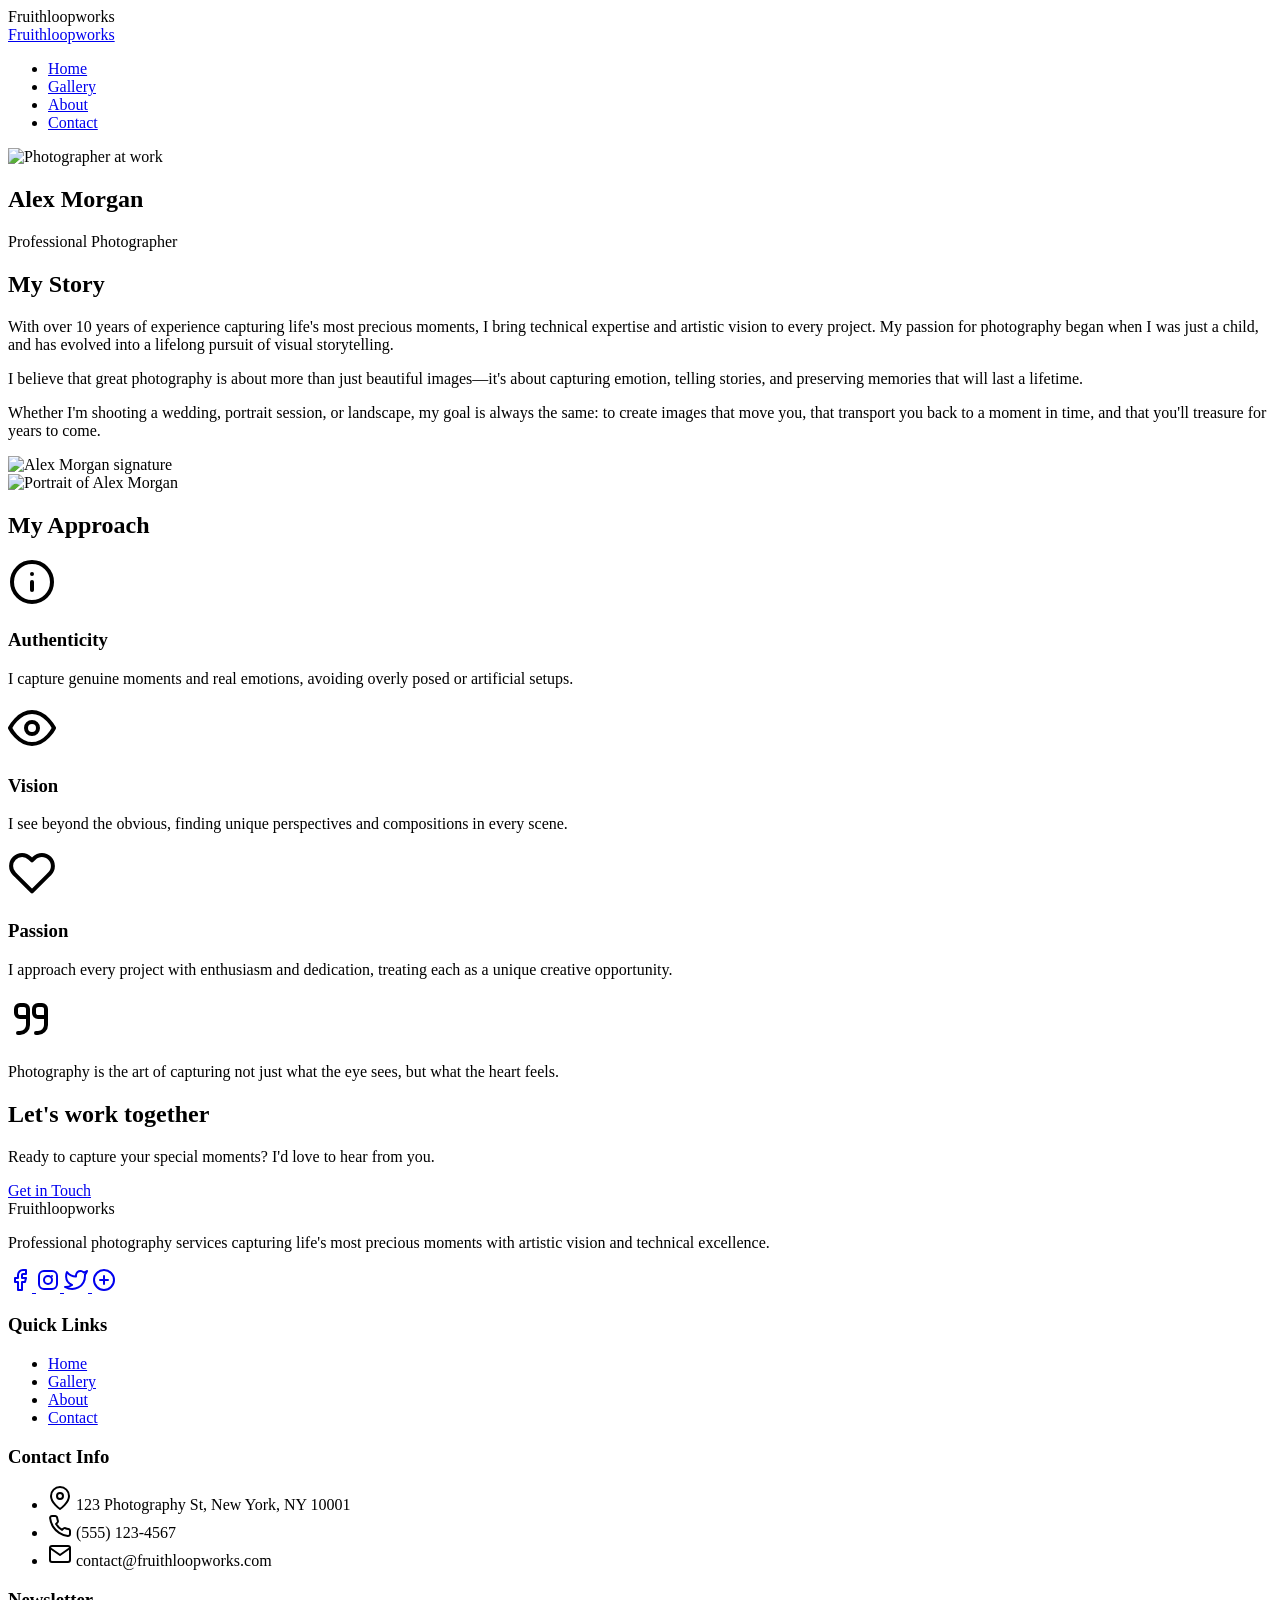
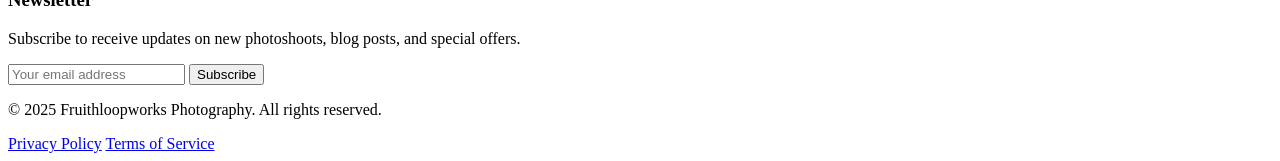
==== about.html @ b7ee7e0d "Add files via upload" ====
<!DOCTYPE html>
<html lang="en">
<head>
  <meta charset="UTF-8">
  <meta name="viewport" content="width=device-width, initial-scale=1.0">
  <title>About | Fruithloopworks Photography</title>
  <link rel="stylesheet" href="css/style.css">
  <link rel="stylesheet" href="css/animations.css">
  <link rel="stylesheet" href="css/contact-about.css">
  <link rel="stylesheet" href="css/mobile.css">
  <link rel="preconnect" href="https://fonts.googleapis.com">
  <link rel="preconnect" href="https://fonts.gstatic.com" crossorigin>
  <link href="https://fonts.googleapis.com/css2?family=Playfair+Display:wght@400;700&family=Raleway:wght@300;400;600&display=swap" rel="stylesheet">
</head>
<body>
  <div class="cursor"></div>
  <div class="cursor-follower"></div>

  <div class="loader">
    <span class="loader-text">Fruithloopworks</span>
    <div class="loader-progress">
      <div class="loader-progress-bar"></div>
    </div>
  </div>

  <header class="header">
    <div class="header-inner">
      <div class="logo">
        <a href="index.html" class="logo-link">Fruithloopworks</a>
      </div>
      <nav class="nav">
        <ul class="nav-list">
          <li class="nav-item"><a href="index.html" class="nav-link">Home</a></li>
          <li class="nav-item"><a href="gallery.html" class="nav-link">Gallery</a></li>
          <li class="nav-item"><a href="about.html" class="nav-link active">About</a></li>
          <li class="nav-item"><a href="contact.html" class="nav-link">Contact</a></li>
        </ul>
      </nav>
      <div class="menu-toggle">
        <div class="hamburger">
          <span></span>
          <span></span>
          <span></span>
        </div>
      </div>
    </div>
  </header>

  <main>
    <section class="about-hero">
      <div class="about-hero-image">
        <img src="img/about-hero.jpg" alt="Photographer at work">
      </div>
      <div class="about-hero-content">
        <h1 class="about-hero-title">Alex Morgan</h1>
        <p class="about-hero-subtitle">Professional Photographer</p>
      </div>
    </section>

    <section class="about-story">
      <div class="container">
        <div class="about-story-grid">
          <div class="about-story-content">
            <h2 class="section-title">My Story</h2>
            <p class="about-text">With over 10 years of experience capturing life's most precious moments, I bring technical expertise and artistic vision to every project. My passion for photography began when I was just a child, and has evolved into a lifelong pursuit of visual storytelling.</p>
            <p class="about-text">I believe that great photography is about more than just beautiful images—it's about capturing emotion, telling stories, and preserving memories that will last a lifetime.</p>
            <p class="about-text">Whether I'm shooting a wedding, portrait session, or landscape, my goal is always the same: to create images that move you, that transport you back to a moment in time, and that you'll treasure for years to come.</p>
            <div class="about-signature">
              <img src="img/signature.png" alt="Alex Morgan signature">
            </div>
          </div>
          <div class="about-story-image">
            <img src="img/photographer.jpg" alt="Portrait of Alex Morgan" class="lazy-image">
          </div>
        </div>
      </div>
    </section>

    <section class="about-philosophy">
      <div class="container">
        <h2 class="section-title centered">My Approach</h2>
        <div class="philosophy-grid">
          <div class="philosophy-item">
            <div class="philosophy-icon">
              <svg width="48" height="48" viewBox="0 0 24 24" fill="none" xmlns="http://www.w3.org/2000/svg">
                <path d="M12 22C17.5228 22 22 17.5228 22 12C22 6.47715 17.5228 2 12 2C6.47715 2 2 6.47715 2 12C2 17.5228 6.47715 22 12 22Z" stroke="currentColor" stroke-width="2" stroke-linecap="round" stroke-linejoin="round"/>
                <path d="M12 16V12" stroke="currentColor" stroke-width="2" stroke-linecap="round" stroke-linejoin="round"/>
                <path d="M12 8H12.01" stroke="currentColor" stroke-width="2" stroke-linecap="round" stroke-linejoin="round"/>
              </svg>
            </div>
            <h3>Authenticity</h3>
            <p>I capture genuine moments and real emotions, avoiding overly posed or artificial setups.</p>
          </div>
          <div class="philosophy-item">
            <div class="philosophy-icon">
              <svg width="48" height="48" viewBox="0 0 24 24" fill="none" xmlns="http://www.w3.org/2000/svg">
                <path d="M1 12C1 12 5 4 12 4C19 4 23 12 23 12C23 12 19 20 12 20C5 20 1 12 1 12Z" stroke="currentColor" stroke-width="2" stroke-linecap="round" stroke-linejoin="round"/>
                <path d="M12 15C13.6569 15 15 13.6569 15 12C15 10.3431 13.6569 9 12 9C10.3431 9 9 10.3431 9 12C9 13.6569 10.3431 15 12 15Z" stroke="currentColor" stroke-width="2" stroke-linecap="round" stroke-linejoin="round"/>
              </svg>
            </div>
            <h3>Vision</h3>
            <p>I see beyond the obvious, finding unique perspectives and compositions in every scene.</p>
          </div>
          <div class="philosophy-item">
            <div class="philosophy-icon">
              <svg width="48" height="48" viewBox="0 0 24 24" fill="none" xmlns="http://www.w3.org/2000/svg">
                <path d="M20.84 4.61C20.3292 4.099 19.7228 3.69364 19.0554 3.41708C18.3879 3.14052 17.6725 2.99817 16.95 2.99817C16.2275 2.99817 15.5121 3.14052 14.8446 3.41708C14.1772 3.69364 13.5708 4.099 13.06 4.61L12 5.67L10.94 4.61C9.9083 3.57831 8.50903 2.99871 7.05 2.99871C5.59096 2.99871 4.19169 3.57831 3.16 4.61C2.1283 5.64169 1.54871 7.04097 1.54871 8.5C1.54871 9.95903 2.1283 11.3583 3.16 12.39L4.22 13.45L12 21.23L19.78 13.45L20.84 12.39C21.351 11.8792 21.7563 11.2728 22.0329 10.6054C22.3095 9.93789 22.4518 9.22248 22.4518 8.5C22.4518 7.77752 22.3095 7.0621 22.0329 6.39464C21.7563 5.72718 21.351 5.12075 20.84 4.61Z" stroke="currentColor" stroke-width="2" stroke-linecap="round" stroke-linejoin="round"/>
              </svg>
            </div>
            <h3>Passion</h3>
            <p>I approach every project with enthusiasm and dedication, treating each as a unique creative opportunity.</p>
          </div>
        </div>
      </div>
    </section>

    <section class="about-testimonial">
      <div class="container">
        <div class="testimonial-content">
          <div class="testimonial-quote">
            <svg width="48" height="48" viewBox="0 0 24 24" fill="none" xmlns="http://www.w3.org/2000/svg">
              <path d="M10 11H6C5.46957 11 4.96086 10.7893 4.58579 10.4142C4.21071 10.0391 4 9.53043 4 9V7C4 6.46957 4.21071 5.96086 4.58579 5.58579C4.96086 5.21071 5.46957 5 6 5H8C8.53043 5 9.03914 5.21071 9.41421 5.58579C9.78929 5.96086 10 6.46957 10 7V15C10 16.0609 9.57857 17.0783 8.82843 17.8284C8.07828 18.5786 7.06087 19 6 19H5" stroke="currentColor" stroke-width="2" stroke-linecap="round" stroke-linejoin="round"/>
              <path d="M19 11H15C14.4696 11 13.9609 10.7893 13.5858 10.4142C13.2107 10.0391 13 9.53043 13 9V7C13 6.46957 13.2107 5.96086 13.5858 5.58579C13.9609 5.21071 14.4696 5 15 5H17C17.5304 5 18.0391 5.21071 18.4142 5.58579C18.7893 5.96086 19 6.46957 19 7V15C19 16.0609 18.5786 17.0783 17.8284 17.8284C17.0783 18.5786 16.0609 19 15 19H14" stroke="currentColor" stroke-width="2" stroke-linecap="round" stroke-linejoin="round"/>
            </svg>
          </div>
          <p class="testimonial-text">Photography is the art of capturing not just what the eye sees, but what the heart feels.</p>
        </div>
      </div>
    </section>

    <section class="cta">
      <div class="container">
        <div class="cta-content">
          <h2 class="cta-title">Let's work together</h2>
          <p class="cta-text">Ready to capture your special moments? I'd love to hear from you.</p>
          <a href="contact.html" class="btn btn-primary">Get in Touch</a>
        </div>
      </div>
    </section>
  </main>

  <footer class="footer">
    <div class="container">
      <div class="footer-grid">
        <div class="footer-info">
          <div class="footer-logo">Fruithloopworks</div>
          <p class="footer-description">Professional photography services capturing life's most precious moments with artistic vision and technical excellence.</p>
          <div class="footer-social">
            <a href="#" class="social-link" aria-label="Facebook">
              <svg width="24" height="24" viewBox="0 0 24 24" fill="none" xmlns="http://www.w3.org/2000/svg">
                <path d="M18 2H15C13.6739 2 12.4021 2.52678 11.4645 3.46447C10.5268 4.40215 10 5.67392 10 7V10H7V14H10V22H14V14H17L18 10H14V7C14 6.73478 14.1054 6.48043 14.2929 6.29289C14.4804 6.10536 14.7348 6 15 6H18V2Z" stroke="currentColor" stroke-width="2" stroke-linecap="round" stroke-linejoin="round"/>
              </svg>
            </a>
            <a href="#" class="social-link" aria-label="Instagram">
              <svg width="24" height="24" viewBox="0 0 24 24" fill="none" xmlns="http://www.w3.org/2000/svg">
                <path d="M12 16C14.2091 16 16 14.2091 16 12C16 9.79086 14.2091 8 12 8C9.79086 8 8 9.79086 8 12C8 14.2091 9.79086 16 12 16Z" stroke="currentColor" stroke-width="2" stroke-linecap="round" stroke-linejoin="round"/>
                <path d="M16 8V8.01" stroke="currentColor" stroke-width="2" stroke-linecap="round" stroke-linejoin="round"/>
                <rect x="3" y="3" width="18" height="18" rx="5" stroke="currentColor" stroke-width="2" stroke-linecap="round" stroke-linejoin="round"/>
              </svg>
            </a>
            <a href="#" class="social-link" aria-label="Twitter">
              <svg width="24" height="24" viewBox="0 0 24 24" fill="none" xmlns="http://www.w3.org/2000/svg">
                <path d="M23 3C22.0424 3.67548 20.9821 4.19211 19.86 4.53C19.2577 3.83751 18.4573 3.34669 17.567 3.12393C16.6767 2.90116 15.7395 2.9572 14.8821 3.28445C14.0247 3.61171 13.2884 4.1944 12.773 4.95372C12.2575 5.71303 11.9877 6.61234 12 7.53V8.53C10.2426 8.57557 8.50127 8.18581 6.93101 7.39545C5.36074 6.60508 4.01032 5.43864 3 4C3 4 -1 13 8 17C5.94053 18.398 3.48716 19.0989 1 19C10 24 21 19 21 7.5C20.9991 7.22145 20.9723 6.94359 20.92 6.67C21.9406 5.66349 22.6608 4.39271 23 3Z" stroke="currentColor" stroke-width="2" stroke-linecap="round" stroke-linejoin="round"/>
              </svg>
            </a>
            <a href="#" class="social-link" aria-label="Pinterest">
              <svg width="24" height="24" viewBox="0 0 24 24" fill="none" xmlns="http://www.w3.org/2000/svg">
                <path d="M12 22C17.5228 22 22 17.5228 22 12C22 6.47715 17.5228 2 12 2C6.47715 2 2 6.47715 2 12C2 17.5228 6.47715 22 12 22Z" stroke="currentColor" stroke-width="2" stroke-linecap="round" stroke-linejoin="round"/>
                <path d="M8 12H16" stroke="currentColor" stroke-width="2" stroke-linecap="round" stroke-linejoin="round"/>
                <path d="M12 8V16" stroke="currentColor" stroke-width="2" stroke-linecap="round" stroke-linejoin="round"/>
              </svg>
            </a>
          </div>
        </div>
        <div class="footer-links">
          <h3 class="footer-heading">Quick Links</h3>
          <ul class="footer-nav">
            <li><a href="index.html">Home</a></li>
            <li><a href="gallery.html">Gallery</a></li>
            <li><a href="about.html">About</a></li>
            <li><a href="contact.html">Contact</a></li>
          </ul>
        </div>
        <div class="footer-contact">
          <h3 class="footer-heading">Contact Info</h3>
          <ul class="contact-list">
            <li class="contact-item">
              <svg width="24" height="24" viewBox="0 0 24 24" fill="none" xmlns="http://www.w3.org/2000/svg">
                <path d="M21 10C21 17 12 23 12 23C12 23 3 17 3 10C3 7.61305 3.94821 5.32387 5.63604 3.63604C7.32387 1.94821 9.61305 1 12 1C14.3869 1 16.6761 1.94821 18.364 3.63604C20.0518 5.32387 21 7.61305 21 10Z" stroke="currentColor" stroke-width="2" stroke-linecap="round" stroke-linejoin="round"/>
                <path d="M12 13C13.6569 13 15 11.6569 15 10C15 8.34315 13.6569 7 12 7C10.3431 7 9 8.34315 9 10C9 11.6569 10.3431 13 12 13Z" stroke="currentColor" stroke-width="2" stroke-linecap="round" stroke-linejoin="round"/>
              </svg>
              <span>123 Photography St, New York, NY 10001</span>
            </li>
            <li class="contact-item">
              <svg width="24" height="24" viewBox="0 0 24 24" fill="none" xmlns="http://www.w3.org/2000/svg">
                <path d="M22 16.92V19.92C22.0011 20.1985 21.9441 20.4742 21.8325 20.7294C21.7209 20.9845 21.5573 21.2136 21.3521 21.4019C21.1468 21.5901 20.9046 21.7335 20.6407 21.8227C20.3769 21.9119 20.0974 21.9451 19.82 21.92C16.7428 21.5856 13.787 20.5341 11.19 18.85C8.77383 17.3147 6.72534 15.2662 5.19 12.85C3.49998 10.2412 2.44824 7.27099 2.12 4.18C2.09501 3.90347 2.12788 3.62476 2.2165 3.36162C2.30513 3.09849 2.44757 2.85669 2.63477 2.65162C2.82196 2.44655 3.04981 2.28271 3.30379 2.17052C3.55778 2.05833 3.83234 2.00026 4.11 2H7.11C7.59531 1.99522 8.06579 2.16708 8.43376 2.48353C8.80173 2.79999 9.04208 3.23945 9.11 3.72C9.23662 4.68007 9.47145 5.62273 9.81 6.53C9.94455 6.88792 9.97366 7.27691 9.89391 7.65088C9.81415 8.02485 9.62886 8.36811 9.36 8.64L8.09 9.91C9.51356 12.4135 11.5865 14.4864 14.09 15.91L15.36 14.64C15.6319 14.3711 15.9752 14.1858 16.3491 14.1061C16.7231 14.0263 17.1121 14.0554 17.47 14.19C18.3773 14.5286 19.3199 14.7634 20.28 14.89C20.7658 14.9585 21.2094 15.2032 21.5265 15.5775C21.8437 15.9518 22.0122 16.4296 22 16.92Z" stroke="currentColor" stroke-width="2" stroke-linecap="round" stroke-linejoin="round"/>
              </svg>
              <span>(555) 123-4567</span>
            </li>
            <li class="contact-item">
              <svg width="24" height="24" viewBox="0 0 24 24" fill="none" xmlns="http://www.w3.org/2000/svg">
                <path d="M4 4H20C21.1 4 22 4.9 22 6V18C22 19.1 21.1 20 20 20H4C2.9 20 2 19.1 2 18V6C2 4.9 2.9 4 4 4Z" stroke="currentColor" stroke-width="2" stroke-linecap="round" stroke-linejoin="round"/>
                <path d="M22 6L12 13L2 6" stroke="currentColor" stroke-width="2" stroke-linecap="round" stroke-linejoin="round"/>
              </svg>
              <span>contact@fruithloopworks.com</span>
            </li>
          </ul>
        </div>
        <div class="footer-newsletter">
          <h3 class="footer-heading">Newsletter</h3>
          <p>Subscribe to receive updates on new photoshoots, blog posts, and special offers.</p>
          <form class="newsletter-form">
            <input type="email" placeholder="Your email address" required class="newsletter-input">
            <button type="submit" class="btn btn-primary newsletter-submit">Subscribe</button>
          </form>
        </div>
      </div>
      <div class="footer-bottom">
        <p class="copyright">© 2025 Fruithloopworks Photography. All rights reserved.</p>
        <div class="footer-legal">
          <a href="privacy.html">Privacy Policy</a>
          <a href="terms.html">Terms of Service</a>
        </div>
      </div>
    </div>
  </footer>

  <script src="js/main.js"></script>
  <script src="js/animations.js"></script>
</body>
</html>
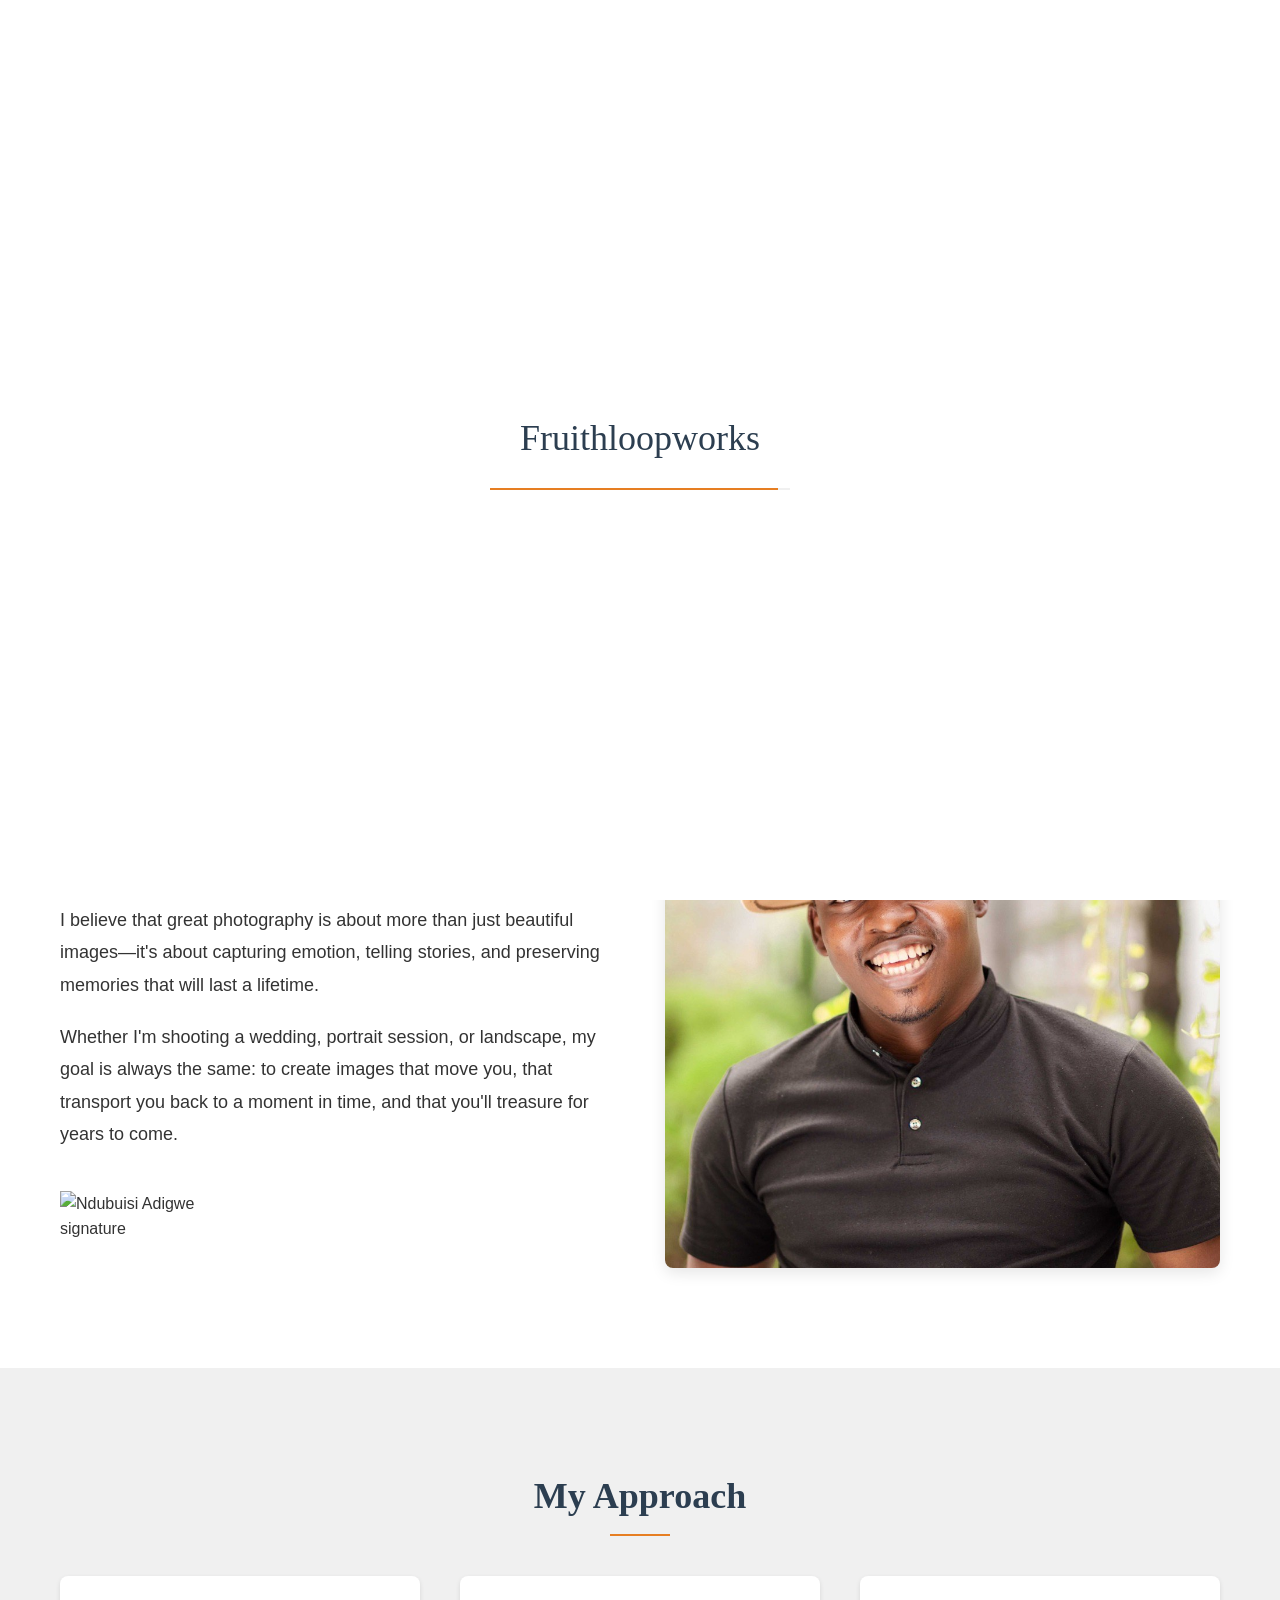
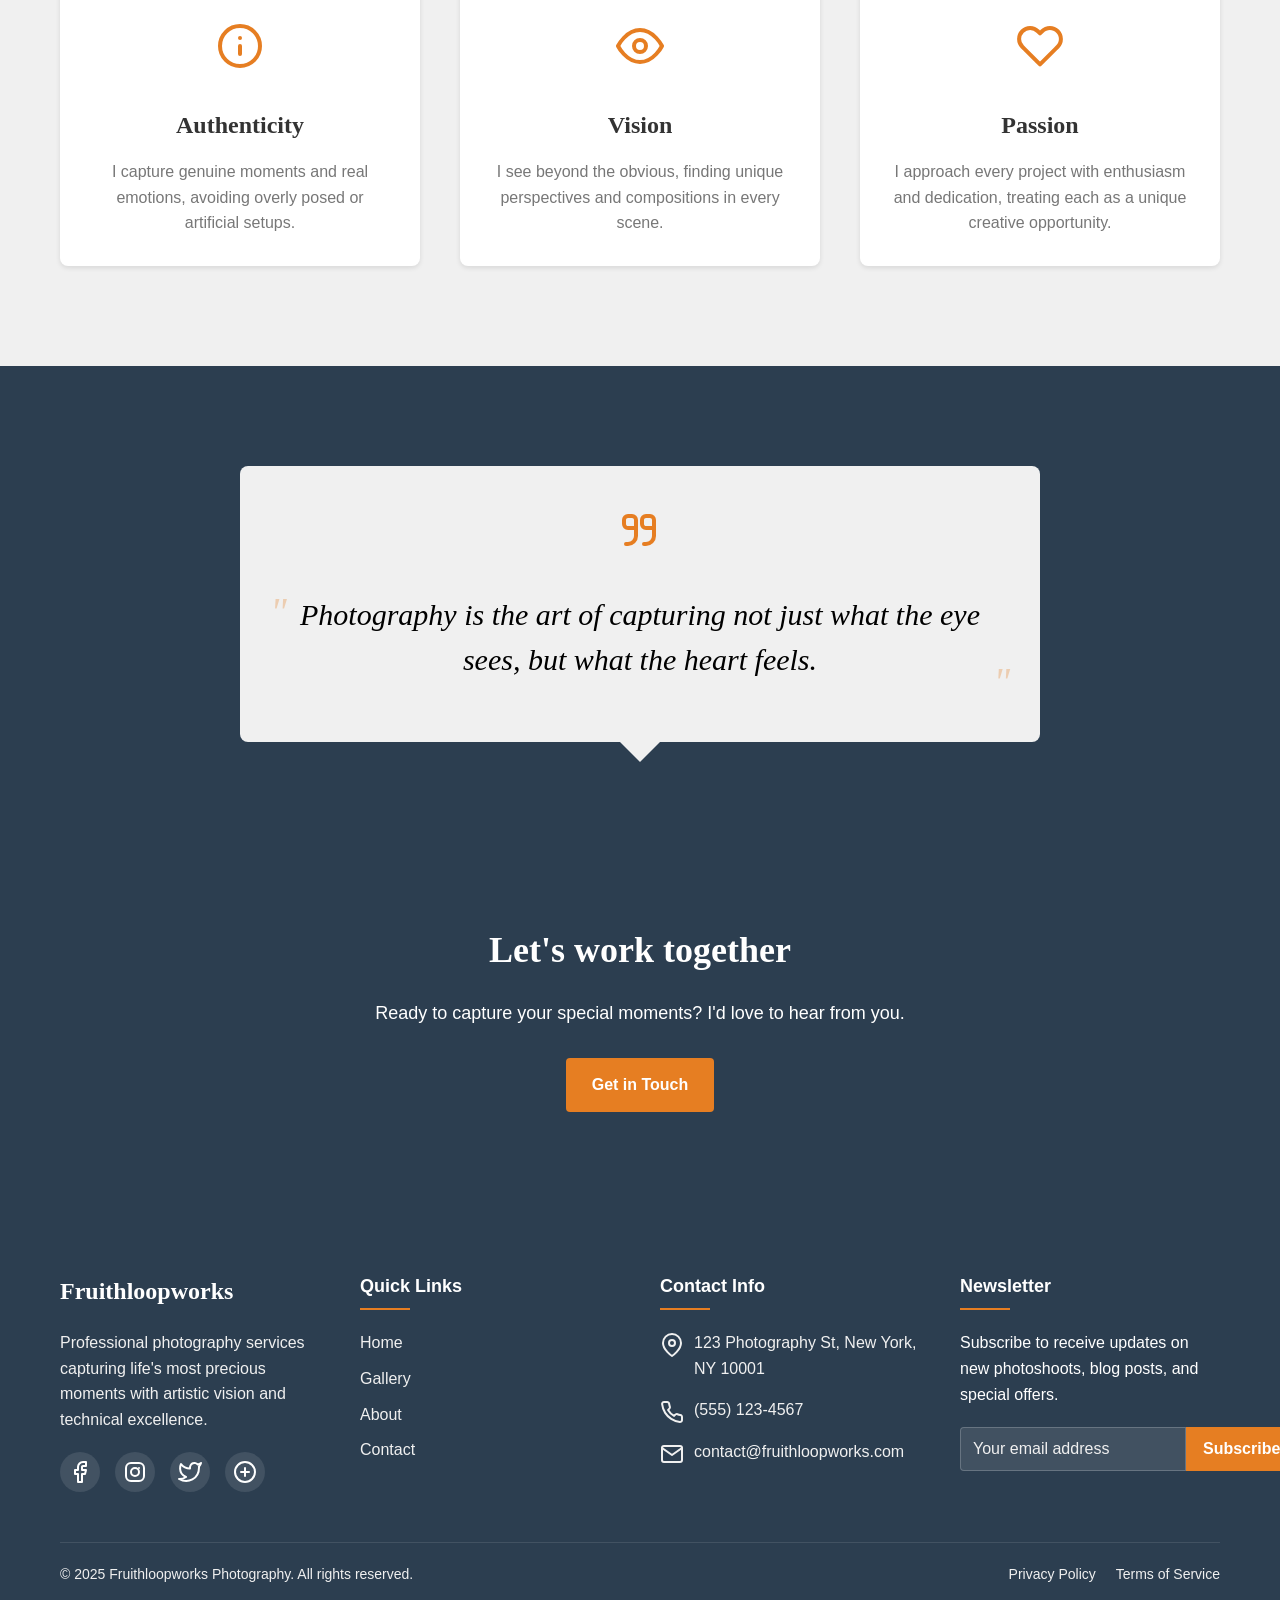
==== commit 23437510: "Update about.html" ====
--- a/about.html
+++ b/about.html
@@ -49,10 +49,10 @@
   <main>
     <section class="about-hero">
       <div class="about-hero-image">
-        <img src="img/about-hero.jpg" alt="Photographer at work">
+        <img src="images/photo-at-work.jpg" alt="Photographer at work">
       </div>
       <div class="about-hero-content">
-        <h1 class="about-hero-title">Alex Morgan</h1>
+        <h1 class="about-hero-title">Ndubuisi Adigwe </h1>
         <p class="about-hero-subtitle">Professional Photographer</p>
       </div>
     </section>
@@ -66,11 +66,11 @@
             <p class="about-text">I believe that great photography is about more than just beautiful images—it's about capturing emotion, telling stories, and preserving memories that will last a lifetime.</p>
             <p class="about-text">Whether I'm shooting a wedding, portrait session, or landscape, my goal is always the same: to create images that move you, that transport you back to a moment in time, and that you'll treasure for years to come.</p>
             <div class="about-signature">
-              <img src="img/signature.png" alt="Alex Morgan signature">
+              <img src="img/signature.png" alt="Ndubuisi Adigwe  signature">
             </div>
           </div>
           <div class="about-story-image">
-            <img src="img/photographer.jpg" alt="Portrait of Alex Morgan" class="lazy-image">
+            <img src="images/about.jpg" alt="Portrait of Ndubuisi Adigwe " class="lazy-image">
           </div>
         </div>
       </div>
@@ -123,7 +123,7 @@
               <path d="M19 11H15C14.4696 11 13.9609 10.7893 13.5858 10.4142C13.2107 10.0391 13 9.53043 13 9V7C13 6.46957 13.2107 5.96086 13.5858 5.58579C13.9609 5.21071 14.4696 5 15 5H17C17.5304 5 18.0391 5.21071 18.4142 5.58579C18.7893 5.96086 19 6.46957 19 7V15C19 16.0609 18.5786 17.0783 17.8284 17.8284C17.0783 18.5786 16.0609 19 15 19H14" stroke="currentColor" stroke-width="2" stroke-linecap="round" stroke-linejoin="round"/>
             </svg>
           </div>
-          <p class="testimonial-text">Photography is the art of capturing not just what the eye sees, but what the heart feels.</p>
+          <p class="testimonial-text" style="color: black;">Photography is the art of capturing not just what the eye sees, but what the heart feels.</p>
         </div>
       </div>
     </section>
--- a/css/style.css
+++ b/css/style.css
@@ -0,0 +1,1610 @@
+/* Base Styles */
+:root {
+  --color-primary: #2c3e50;
+  --color-secondary: #e67e22;
+  --color-accent: #3498db;
+  --color-light: #f5f5f5;
+  --color-dark: #2c3e50;
+  --color-text: #333333;
+  --color-text-light: #777777;
+  --color-white: #ffffff;
+  --color-black: #000000;
+  --color-gray: #f0f0f0;
+  --color-gray-dark: #888888;
+  --color-success: #27ae60;
+  --color-error: #e74c3c;
+
+  --font-primary: "Raleway", sans-serif;
+  --font-secondary: "Playfair Display", serif;
+
+  --transition-fast: 0.3s ease;
+  --transition-medium: 0.5s ease;
+  --transition-slow: 0.8s ease;
+
+  --shadow-small: 0 2px 5px rgba(0, 0, 0, 0.1);
+  --shadow-medium: 0 5px 15px rgba(0, 0, 0, 0.1);
+  --shadow-large: 0 10px 30px rgba(0, 0, 0, 0.1);
+
+  --border-radius-small: 4px;
+  --border-radius-medium: 8px;
+  --border-radius-large: 16px;
+
+  --container-width: 1200px;
+  --container-padding: 20px;
+}
+
+* {
+  margin: 0;
+  padding: 0;
+  box-sizing: border-box;
+}
+
+html {
+  font-size: 62.5%; /* 10px = 1rem */
+  scroll-behavior: smooth;
+}
+
+body {
+  font-family: var(--font-primary);
+  font-size: 1.6rem;
+  line-height: 1.6;
+  color: var(--color-text);
+  background-color: var(--color-white);
+  overflow-x: hidden;
+}
+
+img {
+  max-width: 100%;
+  height: auto;
+  display: block;
+}
+
+a {
+  text-decoration: none;
+  color: var(--color-primary);
+  transition: color var(--transition-fast);
+}
+
+a:hover {
+  color: var(--color-secondary);
+}
+
+ul,
+ol {
+  list-style: none;
+}
+
+button,
+input,
+select,
+textarea {
+  font-family: inherit;
+  font-size: inherit;
+  color: inherit;
+  border: none;
+  background: none;
+  outline: none;
+}
+
+button {
+  cursor: pointer;
+}
+
+.container {
+  max-width: var(--container-width);
+  margin: 0 auto;
+  padding: 0 var(--container-padding);
+}
+
+.section-title {
+  font-family: var(--font-secondary);
+  font-size: 3.6rem;
+  font-weight: 700;
+  margin-bottom: 3rem;
+  position: relative;
+  color: var(--color-primary);
+}
+
+.section-title::after {
+  content: "";
+  position: absolute;
+  bottom: -1rem;
+  left: 0;
+  width: 6rem;
+  height: 2px;
+  background-color: var(--color-secondary);
+}
+
+.section-title.light {
+  color: var(--color-white);
+}
+
+.section-title.light::after {
+  background-color: var(--color-white);
+}
+
+.section-title.centered {
+  text-align: center;
+}
+
+.section-title.centered::after {
+  left: 50%;
+  transform: translateX(-50%);
+}
+
+.section-description {
+  font-size: 1.8rem;
+  color: var(--color-text-light);
+  margin-bottom: 4rem;
+  max-width: 80rem;
+}
+
+/* Custom Cursor */
+.cursor {
+  position: fixed;
+  width: 10px;
+  height: 10px;
+  border-radius: 50%;
+  background-color: var(--color-secondary);
+  pointer-events: none;
+  z-index: 9999;
+  transform: translate(-50%, -50%);
+  transition: width 0.3s, height 0.3s, background-color 0.3s;
+  opacity: 0;
+}
+
+.cursor-follower {
+  position: fixed;
+  width: 40px;
+  height: 40px;
+  border: 1px solid var(--color-secondary);
+  border-radius: 50%;
+  pointer-events: none;
+  z-index: 9998;
+  transform: translate(-50%, -50%);
+  transition: all 0.2s ease-out;
+  opacity: 0;
+}
+
+/* Loader */
+.loader {
+  position: fixed;
+  top: 0;
+  left: 0;
+  width: 100%;
+  height: 100%;
+  background-color: var(--color-white);
+  display: flex;
+  flex-direction: column;
+  justify-content: center;
+  align-items: center;
+  z-index: 10000;
+  transition: opacity var(--transition-medium), visibility var(--transition-medium);
+}
+
+.loader-text {
+  font-family: var(--font-secondary);
+  font-size: 3.6rem;
+  margin-bottom: 2rem;
+  color: var(--color-primary);
+}
+
+.loader-progress {
+  width: 30rem;
+  height: 2px;
+  background-color: var(--color-gray);
+  position: relative;
+  overflow: hidden;
+}
+
+.loader-progress-bar {
+  position: absolute;
+  top: 0;
+  left: 0;
+  height: 100%;
+  width: 0;
+  background-color: var(--color-secondary);
+  transition: width 0.5s ease;
+}
+
+/* Header */
+.header {
+  position: fixed;
+  top: 0;
+  left: 0;
+  width: 100%;
+  z-index: 1000;
+  padding: 2rem 0;
+  transition: background-color var(--transition-fast), padding var(--transition-fast);
+}
+
+.header.scrolled {
+  background-color: var(--color-white);
+  box-shadow: var(--shadow-small);
+  padding: 1rem 0;
+}
+
+.header-inner {
+  display: flex;
+  justify-content: space-between;
+  align-items: center;
+  max-width: var(--container-width);
+  margin: 0 auto;
+  padding: 0 var(--container-padding);
+}
+
+.logo {
+  font-family: var(--font-secondary);
+  font-size: 2.4rem;
+  font-weight: 700;
+}
+
+.logo-link {
+  color: var(--color-primary);
+  transition: color var(--transition-fast);
+}
+
+.header.transparent .logo-link {
+  color: var(--color-white);
+}
+
+.header.scrolled .logo-link {
+  color: var(--color-primary);
+}
+
+.nav-list {
+  display: flex;
+}
+
+.nav-item {
+  margin-left: 3rem;
+}
+
+.nav-link {
+  font-size: 1.6rem;
+  font-weight: 600;
+  color: var(--color-primary);
+  position: relative;
+  padding-bottom: 0.5rem;
+}
+
+.header.transparent .nav-link {
+  color: var(--color-white);
+}
+
+.header.scrolled .nav-link {
+  color: var(--color-primary);
+}
+
+.nav-link::after {
+  content: "";
+  position: absolute;
+  bottom: 0;
+  left: 0;
+  width: 0;
+  height: 2px;
+  background-color: var(--color-secondary);
+  transition: width var(--transition-fast);
+}
+
+.nav-link:hover::after,
+.nav-link.active::after {
+  width: 100%;
+}
+
+.menu-toggle {
+  display: none;
+  cursor: pointer;
+}
+
+.hamburger {
+  width: 3rem;
+  height: 2.4rem;
+  position: relative;
+}
+
+.hamburger span {
+  display: block;
+  position: absolute;
+  height: 2px;
+  width: 100%;
+  background-color: var(--color-primary);
+  border-radius: 1px;
+  transition: all var(--transition-fast);
+}
+
+.header.transparent .hamburger span {
+  background-color: var(--color-white);
+}
+
+.header.scrolled .hamburger span {
+  background-color: var(--color-primary);
+}
+
+.hamburger span:nth-child(1) {
+  top: 0;
+}
+
+.hamburger span:nth-child(2) {
+  top: 50%;
+  transform: translateY(-50%);
+}
+
+.hamburger span:nth-child(3) {
+  bottom: 0;
+}
+
+.menu-open .hamburger span:nth-child(1) {
+  top: 50%;
+  transform: translateY(-50%) rotate(45deg);
+}
+
+.menu-open .hamburger span:nth-child(2) {
+  opacity: 0;
+}
+
+.menu-open .hamburger span:nth-child(3) {
+  bottom: 50%;
+  transform: translateY(50%) rotate(-45deg);
+}
+
+/* Buttons */
+.btn {
+  display: inline-block;
+  padding: 1.2rem 2.4rem;
+  border-radius: var(--border-radius-small);
+  font-weight: 600;
+  text-align: center;
+  cursor: pointer;
+  transition: all var(--transition-fast);
+  border: 2px solid transparent;
+}
+
+.btn-primary {
+  background-color: var(--color-secondary);
+  color: var(--color-white);
+}
+
+.btn-primary:hover {
+  background-color: transparent;
+  color: var(--color-secondary);
+  border-color: var(--color-secondary);
+}
+
+.btn-secondary {
+  background-color: transparent;
+  color: var(--color-secondary);
+  border-color: var(--color-secondary);
+}
+
+.btn-secondary:hover {
+  background-color: var(--color-secondary);
+  color: var(--color-white);
+}
+
+/* Hero Section */
+.hero {
+  position: relative;
+  height: 100vh;
+  overflow: hidden;
+}
+
+.hero-slider {
+  height: 100%;
+  position: relative;
+}
+
+.hero-slide {
+  position: absolute;
+  top: 0;
+  left: 0;
+  width: 100%;
+  height: 100%;
+  opacity: 0;
+  transition: opacity var(--transition-slow);
+  z-index: 1;
+}
+
+.hero-slide.active {
+  opacity: 1;
+  z-index: 2;
+}
+
+.hero-image {
+  position: absolute;
+  top: 0;
+  left: 0;
+  width: 100%;
+  height: 100%;
+  background-size: cover;
+  background-position: center;
+  background-repeat: no-repeat;
+}
+
+.hero-image::after {
+  content: "";
+  position: absolute;
+  top: 0;
+  left: 0;
+  width: 100%;
+  height: 100%;
+  background: linear-gradient(to bottom, rgba(0, 0, 0, 0.5), rgba(0, 0, 0, 0.3));
+}
+
+.hero-content {
+  position: absolute;
+  top: 50%;
+  left: 10%;
+  transform: translateY(-50%);
+  color: var(--color-white);
+  z-index: 3;
+  max-width: 60rem;
+}
+
+.hero-title {
+  font-family: var(--font-secondary);
+  font-size: 5.6rem;
+  font-weight: 700;
+  margin-bottom: 1.6rem;
+  opacity: 0;
+  transform: translateY(20px);
+  transition: opacity 0.8s ease, transform 0.8s ease;
+  transition-delay: 0.3s;
+}
+
+.hero-slide.active .hero-title {
+  opacity: 1;
+  transform: translateY(0);
+}
+
+.hero-subtitle {
+  font-size: 2.4rem;
+  margin-bottom: 3.2rem;
+  opacity: 0;
+  transform: translateY(20px);
+  transition: opacity 0.8s ease, transform 0.8s ease;
+  transition-delay: 0.5s;
+}
+
+.hero-slide.active .hero-subtitle {
+  opacity: 1;
+  transform: translateY(0);
+}
+
+.hero-slide.active .btn {
+  opacity: 0;
+  transform: translateY(20px);
+  transition: opacity 0.8s ease, transform 0.8s ease, background-color 0.3s ease, color 0.3s ease, border-color 0.3s
+    ease;
+  transition-delay: 0.7s;
+}
+
+.hero-slide.active .btn {
+  opacity: 1;
+  transform: translateY(0);
+}
+
+.hero-controls {
+  position: absolute;
+  bottom: 5rem;
+  left: 50%;
+  transform: translateX(-50%);
+  display: flex;
+  align-items: center;
+  z-index: 10;
+}
+
+.hero-arrow {
+  width: 5rem;
+  height: 5rem;
+  border-radius: 50%;
+  background-color: rgba(255, 255, 255, 0.2);
+  color: var(--color-white);
+  display: flex;
+  justify-content: center;
+  align-items: center;
+  cursor: pointer;
+  transition: background-color var(--transition-fast);
+}
+
+.hero-arrow:hover {
+  background-color: var(--color-secondary);
+}
+
+.hero-dots {
+  display: flex;
+  margin: 0 2rem;
+}
+
+.hero-dot {
+  width: 1.2rem;
+  height: 1.2rem;
+  border-radius: 50%;
+  background-color: rgba(255, 255, 255, 0.5);
+  margin: 0 0.8rem;
+  cursor: pointer;
+  transition: background-color var(--transition-fast), transform var(--transition-fast);
+}
+
+.hero-dot.active {
+  background-color: var(--color-white);
+  transform: scale(1.2);
+}
+
+.hero-dot:hover {
+  background-color: var(--color-white);
+}
+
+/* Categories Section */
+.categories {
+  padding: 10rem 0;
+}
+
+.categories-grid {
+  display: grid;
+  grid-template-columns: repeat(auto-fill, minmax(28rem, 1fr));
+  gap: 3rem;
+}
+
+.category-item {
+  border-radius: var(--border-radius-medium);
+  overflow: hidden;
+  box-shadow: var(--shadow-medium);
+  transition: transform var(--transition-fast), box-shadow var(--transition-fast);
+}
+
+.category-item:hover {
+  transform: translateY(-5px);
+  box-shadow: var(--shadow-large);
+}
+
+.category-image {
+  height: 25rem;
+  overflow: hidden;
+}
+
+.category-image img {
+  width: 100%;
+  height: 100%;
+  object-fit: cover;
+  transition: transform var(--transition-medium);
+}
+
+.category-item:hover .category-image img {
+  transform: scale(1.05);
+}
+
+.category-content {
+  padding: 2rem;
+  background-color: var(--color-white);
+}
+
+.category-title {
+  font-family: var(--font-secondary);
+  font-size: 2.2rem;
+  margin-bottom: 1rem;
+  color: var(--color-primary);
+}
+
+.category-description {
+  font-size: 1.6rem;
+  color: var(--color-text-light);
+  margin-bottom: 1.5rem;
+}
+
+.category-link {
+  font-weight: 600;
+  color: var(--color-secondary);
+  display: inline-block;
+  position: relative;
+}
+
+.category-link::after {
+  content: "";
+  position: absolute;
+  bottom: -2px;
+  left: 0;
+  width: 0;
+  height: 2px;
+  background-color: var(--color-secondary);
+  transition: width var(--transition-fast);
+}
+
+.category-link:hover::after {
+  width: 100%;
+}
+
+/* About Preview Section */
+.about-preview {
+  padding: 10rem 0;
+  background-color: var(--color-gray);
+}
+
+.about-preview .container {
+  display: flex;
+  align-items: center;
+  gap: 5rem;
+}
+
+.about-preview-content {
+  flex: 1;
+}
+
+.about-text {
+  font-size: 1.8rem;
+  margin-bottom: 2rem;
+  color: var(--color-text);
+}
+
+.about-preview-image {
+  flex: 1;
+  border-radius: var(--border-radius-medium);
+  overflow: hidden;
+  box-shadow: var(--shadow-medium);
+}
+
+.about-preview-image img {
+  width: 100%;
+  height: 100%;
+  object-fit: cover;
+  transition: transform var(--transition-medium);
+}
+
+.about-preview-image:hover img {
+  transform: scale(1.05);
+}
+
+/* Testimonials Section */
+.testimonials {
+  padding: 10rem 0;
+  background-color: var(--color-white);
+  text-align: center;
+}
+
+.testimonials-slider {
+  position: relative;
+  max-width: 80rem;
+  margin: 0 auto;
+}
+
+.testimonial-slide {
+  position: absolute;
+  top: 0;
+  left: 0;
+  width: 100%;
+  opacity: 0;
+  transition: opacity var(--transition-medium);
+  pointer-events: none;
+}
+
+.testimonial-slide.active {
+  position: relative;
+  opacity: 1;
+  pointer-events: auto;
+}
+
+.testimonial-content {
+  background-color: var(--color-gray);
+  padding: 4rem;
+  border-radius: var(--border-radius-medium);
+  position: relative;
+  margin-bottom: 5rem;
+}
+
+.testimonial-content::after {
+  content: "";
+  position: absolute;
+  bottom: -2rem;
+  left: 50%;
+  transform: translateX(-50%);
+  border-width: 2rem 2rem 0;
+  border-style: solid;
+  border-color: var(--color-gray) transparent transparent;
+}
+
+.testimonial-text {
+  font-size: 1.8rem;
+  font-style: italic;
+  margin-bottom: 2rem;
+  position: relative;
+}
+
+.testimonial-text::before,
+.testimonial-text::after {
+  content: '"';
+  font-family: var(--font-secondary);
+  font-size: 4rem;
+  color: var(--color-secondary);
+  position: absolute;
+  opacity: 0.3;
+}
+
+.testimonial-text::before {
+  top: -1rem;
+  left: -1rem;
+}
+
+.testimonial-text::after {
+  bottom: -3rem;
+  right: -1rem;
+}
+
+.testimonial-author {
+  display: flex;
+  align-items: center;
+  justify-content: center;
+  margin-top: 3rem;
+}
+
+.testimonial-author-image {
+  width: 6rem;
+  height: 6rem;
+  border-radius: 50%;
+  overflow: hidden;
+  margin-right: 1.5rem;
+  border: 3px solid var(--color-secondary);
+}
+
+.testimonial-author-image img {
+  width: 100%;
+  height: 100%;
+  object-fit: cover;
+}
+
+.testimonial-author-name {
+  font-size: 1.8rem;
+  font-weight: 600;
+  margin-bottom: 0.5rem;
+  color: var(--color-primary);
+}
+
+.testimonial-author-role {
+  font-size: 1.4rem;
+  color: var(--color-text-light);
+}
+
+.testimonial-controls {
+  display: flex;
+  justify-content: center;
+  margin-top: 3rem;
+}
+
+.testimonial-dot {
+  width: 1.2rem;
+  height: 1.2rem;
+  border-radius: 50%;
+  background-color: var(--color-gray);
+  margin: 0 0.8rem;
+  cursor: pointer;
+  transition: background-color var(--transition-fast), transform var(--transition-fast);
+}
+
+.testimonial-dot.active {
+  background-color: var(--color-secondary);
+  transform: scale(1.2);
+}
+
+.testimonial-dot:hover {
+  background-color: var(--color-secondary);
+}
+
+/* Instagram Feed Section */
+.instagram-feed {
+  padding: 10rem 0;
+  text-align: center;
+}
+
+.instagram-grid {
+  display: grid;
+  grid-template-columns: repeat(auto-fill, minmax(20rem, 1fr));
+  gap: 1rem;
+  margin-bottom: 3rem;
+}
+
+.instagram-item {
+  position: relative;
+  overflow: hidden;
+  aspect-ratio: 1;
+}
+
+.instagram-item img {
+  width: 100%;
+  height: 100%;
+  object-fit: cover;
+  transition: transform var(--transition-medium);
+}
+
+.instagram-overlay {
+  position: absolute;
+  top: 0;
+  left: 0;
+  width: 100%;
+  height: 100%;
+  background-color: rgba(0, 0, 0, 0.5);
+  display: flex;
+  justify-content: center;
+  align-items: center;
+  opacity: 0;
+  transition: opacity var(--transition-fast);
+}
+
+.instagram-item:hover img {
+  transform: scale(1.05);
+}
+
+.instagram-item:hover .instagram-overlay {
+  opacity: 1;
+}
+
+/* CTA Section */
+.cta {
+  padding: 8rem 0;
+  background-color: var(--color-primary);
+  color: var(--color-white);
+  text-align: center;
+}
+
+.cta-title {
+  font-family: var(--font-secondary);
+  font-size: 3.6rem;
+  margin-bottom: 2rem;
+}
+
+.cta-text {
+  font-size: 1.8rem;
+  max-width: 60rem;
+  margin: 0 auto 3rem;
+}
+
+/* Footer */
+.footer {
+  background-color: var(--color-dark);
+  color: var(--color-white);
+  padding: 8rem 0 2rem;
+}
+
+.footer-grid {
+  display: grid;
+  grid-template-columns: repeat(auto-fit, minmax(25rem, 1fr));
+  gap: 4rem;
+  margin-bottom: 5rem;
+}
+
+.footer-logo {
+  font-family: var(--font-secondary);
+  font-size: 2.4rem;
+  font-weight: 700;
+  margin-bottom: 2rem;
+}
+
+.footer-description {
+  font-size: 1.6rem;
+  color: var(--color-gray);
+  margin-bottom: 2rem;
+}
+
+.footer-social {
+  display: flex;
+  gap: 1.5rem;
+}
+
+.social-link {
+  width: 4rem;
+  height: 4rem;
+  border-radius: 50%;
+  background-color: rgba(255, 255, 255, 0.1);
+  display: flex;
+  justify-content: center;
+  align-items: center;
+  color: var(--color-white);
+  transition: background-color var(--transition-fast);
+}
+
+.social-link:hover {
+  background-color: var(--color-secondary);
+  color: var(--color-white);
+}
+
+.footer-heading {
+  font-size: 1.8rem;
+  font-weight: 600;
+  margin-bottom: 2rem;
+  position: relative;
+  padding-bottom: 1rem;
+}
+
+.footer-heading::after {
+  content: "";
+  position: absolute;
+  bottom: 0;
+  left: 0;
+  width: 5rem;
+  height: 2px;
+  background-color: var(--color-secondary);
+}
+
+.footer-nav li {
+  margin-bottom: 1rem;
+}
+
+.footer-nav a {
+  color: var(--color-gray);
+  transition: color var(--transition-fast);
+}
+
+.footer-nav a:hover {
+  color: var(--color-secondary);
+}
+
+.contact-list {
+  display: flex;
+  flex-direction: column;
+  gap: 1.5rem;
+}
+
+.contact-item {
+  display: flex;
+  align-items: flex-start;
+  gap: 1rem;
+  color: var(--color-gray);
+}
+
+.contact-item svg {
+  flex-shrink: 0;
+  margin-top: 0.3rem;
+}
+
+.newsletter-form {
+  display: flex;
+  margin-top: 2rem;
+}
+
+.newsletter-input {
+  flex-grow: 1;
+  padding: 1.2rem;
+  border-radius: var(--border-radius-small) 0 0 var(--border-radius-small);
+  background-color: rgba(255, 255, 255, 0.1);
+  color: var(--color-white);
+  border: 1px solid rgba(255, 255, 255, 0.2);
+}
+
+.newsletter-input::placeholder {
+  color: var(--color-gray);
+}
+
+.newsletter-submit {
+  border-radius: 0 var(--border-radius-small) var(--border-radius-small) 0;
+  padding: 0 1.5rem;
+}
+
+.footer-bottom {
+  display: flex;
+  justify-content: space-between;
+  align-items: center;
+  padding-top: 2rem;
+  border-top: 1px solid rgba(255, 255, 255, 0.1);
+  font-size: 1.4rem;
+}
+
+.copyright {
+  color: var(--color-gray);
+}
+
+.footer-legal {
+  display: flex;
+  gap: 2rem;
+}
+
+.footer-legal a {
+  color: var(--color-gray);
+}
+
+.footer-legal a:hover {
+  color: var(--color-secondary);
+}
+
+/* Page Header */
+.page-header {
+  padding: 15rem 0 5rem;
+  background-color: var(--color-primary);
+  color: var(--color-white);
+  text-align: center;
+}
+
+.page-title {
+  font-family: var(--font-secondary);
+  font-size: 4.8rem;
+  margin-bottom: 1.5rem;
+}
+
+.page-description {
+  font-size: 1.8rem;
+  max-width: 60rem;
+  margin: 0 auto;
+}
+
+/* Gallery Page */
+.gallery-filters {
+  padding: 5rem 0 3rem;
+  text-align: center;
+}
+
+.filter-container {
+  display: inline-flex;
+  flex-wrap: wrap;
+  justify-content: center;
+  gap: 1rem;
+}
+
+.filter-button {
+  padding: 1rem 2rem;
+  background-color: var(--color-gray);
+  border-radius: var(--border-radius-small);
+  font-weight: 600;
+  transition: all var(--transition-fast);
+}
+
+.filter-button:hover,
+.filter-button.active {
+  background-color: var(--color-secondary);
+  color: var(--color-white);
+}
+
+.gallery {
+  padding: 0 0 10rem;
+}
+
+.gallery-grid {
+  display: grid;
+  grid-template-columns: repeat(auto-fill, minmax(30rem, 1fr));
+  gap: 2rem;
+}
+
+.gallery-item {
+  border-radius: var(--border-radius-medium);
+  overflow: hidden;
+  box-shadow: var(--shadow-medium);
+  transition: transform var(--transition-fast), box-shadow var(--transition-fast);
+}
+
+.gallery-item:hover {
+  transform: translateY(-5px);
+  box-shadow: var(--shadow-large);
+}
+
+.gallery-image {
+  position: relative;
+  overflow: hidden;
+  aspect-ratio: 3 / 4;
+}
+
+.gallery-image img {
+  width: 100%;
+  height: 100%;
+  object-fit: cover;
+  transition: transform var(--transition-medium);
+}
+
+.gallery-item:hover .gallery-image img {
+  transform: scale(1.05);
+}
+
+.gallery-overlay {
+  position: absolute;
+  top: 0;
+  left: 0;
+  width: 100%;
+  height: 100%;
+  background-color: rgba(0, 0, 0, 0.5);
+  display: flex;
+  flex-direction: column;
+  justify-content: space-between;
+  padding: 2rem;
+  opacity: 0;
+  transition: opacity var(--transition-fast);
+}
+
+.gallery-item:hover .gallery-overlay {
+  opacity: 1;
+}
+
+.gallery-info {
+  color: var(--color-white);
+}
+
+.gallery-title {
+}
+
+
+
+/* Additional styles for the simplified about and contact pages */
+
+/* About Page Styles */
+.about-hero {
+  position: relative;
+  height: 60vh;
+  min-height: 400px;
+  overflow: hidden;
+}
+
+.about-hero-image {
+  position: absolute;
+  top: 0;
+  left: 0;
+  width: 100%;
+  height: 100%;
+}
+
+.about-hero-image img {
+  width: 100%;
+  height: 100%;
+  object-fit: cover;
+}
+
+.about-hero-image::after {
+  content: "";
+  position: absolute;
+  top: 0;
+  left: 0;
+  width: 100%;
+  height: 100%;
+  background: linear-gradient(to bottom, rgba(0, 0, 0, 0.5), rgba(0, 0, 0, 0.3));
+}
+
+.about-hero-content {
+  position: absolute;
+  top: 50%;
+  left: 50%;
+  transform: translate(-50%, -50%);
+  text-align: center;
+  color: var(--color-white);
+  z-index: 2;
+  width: 80%;
+  max-width: 800px;
+}
+
+.about-hero-title {
+  font-family: var(--font-secondary);
+  font-size: 5rem;
+  margin-bottom: 1rem;
+}
+
+.about-hero-subtitle {
+  font-size: 2rem;
+  font-weight: 300;
+}
+
+.about-story {
+  padding: 10rem 0;
+}
+
+.about-story-grid {
+  display: grid;
+  grid-template-columns: 1fr 1fr;
+  gap: 5rem;
+  align-items: center;
+}
+
+.about-text {
+  font-size: 1.8rem;
+  margin-bottom: 2rem;
+  line-height: 1.8;
+}
+
+.about-signature {
+  margin-top: 4rem;
+  max-width: 200px;
+}
+
+.about-signature img {
+  width: 100%;
+  height: auto;
+}
+
+.about-story-image {
+  border-radius: var(--border-radius-medium);
+  overflow: hidden;
+  box-shadow: var(--shadow-medium);
+}
+
+.about-story-image img {
+  width: 100%;
+  height: auto;
+  transition: transform var(--transition-medium);
+}
+
+.about-story-image:hover img {
+  transform: scale(1.05);
+}
+
+.about-philosophy {
+  padding: 10rem 0;
+  background-color: var(--color-gray);
+}
+
+.philosophy-grid {
+  display: grid;
+  grid-template-columns: repeat(auto-fit, minmax(300px, 1fr));
+  gap: 4rem;
+  margin-top: 5rem;
+}
+
+.philosophy-item {
+  text-align: center;
+  padding: 3rem;
+  background-color: var(--color-white);
+  border-radius: var(--border-radius-medium);
+  box-shadow: var(--shadow-small);
+  transition: transform var(--transition-fast), box-shadow var(--transition-fast);
+}
+
+.philosophy-item:hover {
+  transform: translateY(-10px);
+  box-shadow: var(--shadow-medium);
+}
+
+.philosophy-icon {
+  margin: 0 auto 2rem;
+  width: 8rem;
+  height: 8rem;
+  display: flex;
+  align-items: center;
+  justify-content: center;
+  color: var(--color-secondary);
+}
+
+.philosophy-item h3 {
+  font-family: var(--font-secondary);
+  font-size: 2.4rem;
+  margin-bottom: 1.5rem;
+}
+
+.philosophy-item p {
+  font-size: 1.6rem;
+  color: var(--color-text-light);
+}
+
+.about-testimonial {
+  padding: 10rem 0;
+  background-color: var(--color-primary);
+  color: var(--color-white);
+}
+
+.testimonial-content {
+  max-width: 800px;
+  margin: 0 auto;
+  text-align: center;
+}
+
+.testimonial-quote {
+  margin-bottom: 3rem;
+  color: var(--color-secondary);
+}
+
+.testimonial-text {
+  font-family: var(--font-secondary);
+  font-size: 3rem;
+  font-style: italic;
+  line-height: 1.5;
+}
+
+/* Contact Page Styles */
+.contact-hero {
+  position: relative;
+  height: 60vh;
+  min-height: 400px;
+  overflow: hidden;
+}
+
+.contact-hero-image {
+  position: absolute;
+  top: 0;
+  left: 0;
+  width: 100%;
+  height: 100%;
+}
+
+.contact-hero-image img {
+  width: 100%;
+  height: 100%;
+  object-fit: cover;
+}
+
+.contact-hero-image::after {
+  content: "";
+  position: absolute;
+  top: 0;
+  left: 0;
+  width: 100%;
+  height: 100%;
+  background: linear-gradient(to bottom, rgba(0, 0, 0, 0.5), rgba(0, 0, 0, 0.3));
+}
+
+.contact-hero-content {
+  position: absolute;
+  top: 50%;
+  left: 50%;
+  transform: translate(-50%, -50%);
+  text-align: center;
+  color: var(--color-white);
+  z-index: 2;
+  width: 80%;
+  max-width: 800px;
+}
+
+.contact-hero-title {
+  font-family: var(--font-secondary);
+  font-size: 5rem;
+  margin-bottom: 1rem;
+}
+
+.contact-hero-subtitle {
+  font-size: 2rem;
+  font-weight: 300;
+}
+
+.contact-section {
+  padding: 10rem 0;
+}
+
+.contact-grid {
+  display: grid;
+  grid-template-columns: 1fr 1fr;
+  gap: 5rem;
+  align-items: start;
+}
+
+.contact-intro {
+  font-size: 1.8rem;
+  margin-bottom: 4rem;
+  line-height: 1.8;
+}
+
+.contact-methods {
+  display: grid;
+  grid-template-columns: 1fr;
+  gap: 3rem;
+}
+
+.contact-method {
+  display: flex;
+  align-items: flex-start;
+  gap: 2rem;
+}
+
+.contact-icon {
+  width: 5rem;
+  height: 5rem;
+  display: flex;
+  align-items: center;
+  justify-content: center;
+  background-color: var(--color-gray);
+  border-radius: 50%;
+  color: var(--color-secondary);
+  flex-shrink: 0;
+}
+
+.contact-details h3 {
+  font-family: var(--font-secondary);
+  font-size: 2rem;
+  margin-bottom: 0.5rem;
+}
+
+.contact-details p {
+  font-size: 1.6rem;
+  color: var(--color-text-light);
+}
+
+.contact-social {
+  display: flex;
+  gap: 1.5rem;
+}
+
+.contact-form-container {
+  background-color: var(--color-white);
+  border-radius: var(--border-radius-medium);
+  box-shadow: var(--shadow-medium);
+  padding: 4rem;
+}
+
+.contact-form {
+  display: grid;
+  gap: 2rem;
+}
+
+.form-group {
+  position: relative;
+}
+
+.form-group label {
+  display: block;
+  font-size: 1.6rem;
+  margin-bottom: 0.8rem;
+  font-weight: 600;
+}
+
+.form-group input,
+.form-group select,
+.form-group textarea {
+  width: 100%;
+  padding: 1.2rem;
+  border: 1px solid var(--color-gray-dark);
+  border-radius: var(--border-radius-small);
+  font-size: 1.6rem;
+  transition: border-color var(--transition-fast), box-shadow var(--transition-fast);
+}
+
+.form-group input:focus,
+.form-group select:focus,
+.form-group textarea:focus {
+  border-color: var(--color-secondary);
+  box-shadow: 0 0 0 2px rgba(230, 126, 34, 0.2);
+  outline: none;
+}
+
+.checkbox-group {
+  display: flex;
+  align-items: center;
+  gap: 1rem;
+}
+
+.checkbox-group input {
+  width: auto;
+}
+
+.checkbox-group label {
+  margin-bottom: 0;
+  font-weight: 400;
+}
+
+.submit-btn {
+  padding: 1.5rem 3rem;
+  font-size: 1.8rem;
+}
+
+.form-success {
+  display: none;
+  text-align: center;
+}
+
+.form-success.active {
+  display: block;
+  animation: fadeIn 0.5s ease;
+}
+
+.success-icon {
+  width: 8rem;
+  height: 8rem;
+  margin: 0 auto 2rem;
+  color: var(--color-success);
+}
+
+.form-success h3 {
+  font-family: var(--font-secondary);
+  font-size: 2.4rem;
+  margin-bottom: 1.5rem;
+}
+
+.form-success p {
+  font-size: 1.6rem;
+  margin-bottom: 3rem;
+}
+
+/* Responsive Styles */
+@media (max-width: 992px) {
+  .about-story-grid,
+  .contact-grid {
+    grid-template-columns: 1fr;
+    gap: 4rem;
+  }
+
+  .about-story-content {
+    order: 2;
+  }
+
+  .about-story-image {
+    order: 1;
+  }
+
+  .philosophy-grid {
+    grid-template-columns: repeat(auto-fit, minmax(250px, 1fr));
+  }
+}
+
+@media (max-width: 768px) {
+  .about-hero-title,
+  .contact-hero-title {
+    font-size: 4rem;
+  }
+
+  .about-hero-subtitle,
+  .contact-hero-subtitle {
+    font-size: 1.8rem;
+  }
+
+  .testimonial-text {
+    font-size: 2.4rem;
+  }
+
+  .contact-form-container {
+    padding: 3rem;
+  }
+}
+
+@media (max-width: 576px) {
+  .about-hero,
+  .contact-hero {
+    height: 50vh;
+  }
+
+  .about-hero-title,
+  .contact-hero-title {
+    font-size: 3.2rem;
+  }
+
+  .philosophy-item {
+    padding: 2rem;
+  }
+
+  .contact-method {
+    flex-direction: column;
+    align-items: center;
+    text-align: center;
+    gap: 1rem;
+  }
+
+  .contact-form-container {
+    padding: 2rem;
+  }
+}
+
+
+@media screen and (max-width: 768px) {
+  .nav {
+    position: absolute;
+    top: 100%;
+    left: 0;
+    width: 100%;
+    background-color: var(--color-white);
+    display: none;
+    opacity: 0;
+    transform: translateY(-20px);
+    transition: opacity var(--transition-fast), transform var(--transition-fast);
+    z-index: 999;
+    padding: 2rem 0;
+  }
+
+  .nav-list {
+    flex-direction: column;
+    align-items: center;
+  }
+
+  .nav-item {
+    margin: 1.5rem 0;
+  }
+
+  .menu-toggle {
+    display: block;
+  }
+
+
+  /* ABOOUT */
+
+    .about-preview .container {
+      flex-direction: column;
+    }
+  
+    .about-preview-content,
+    .about-preview-image {
+      width: 100%;
+    }
+  
+    .about-preview-image {
+      margin-top: 2rem;
+    }
+
+  
+
+
+
+}
--- a/css/animations.css
+++ b/css/animations.css
@@ -0,0 +1,779 @@
+/* Animation Keyframes */
+@keyframes fadeIn {
+  from {
+    opacity: 0;
+  }
+  to {
+    opacity: 1;
+  }
+}
+
+@keyframes fadeOut {
+  from {
+    opacity: 1;
+  }
+  to {
+    opacity: 0;
+  }
+}
+
+@keyframes slideInLeft {
+  from {
+    transform: translateX(-50px);
+    opacity: 0;
+  }
+  to {
+    transform: translateX(0);
+    opacity: 1;
+  }
+}
+
+@keyframes slideInRight {
+  from {
+    transform: translateX(50px);
+    opacity: 0;
+  }
+  to {
+    transform: translateX(0);
+    opacity: 1;
+  }
+}
+
+@keyframes slideInUp {
+  from {
+    transform: translateY(50px);
+    opacity: 0;
+  }
+  to {
+    transform: translateY(0);
+    opacity: 1;
+  }
+}
+
+@keyframes slideInDown {
+  from {
+    transform: translateY(-50px);
+    opacity: 0;
+  }
+  to {
+    transform: translateY(0);
+    opacity: 1;
+  }
+}
+
+@keyframes zoomIn {
+  from {
+    transform: scale(0.9);
+    opacity: 0;
+  }
+  to {
+    transform: scale(1);
+    opacity: 1;
+  }
+}
+
+@keyframes zoomOut {
+  from {
+    transform: scale(1.1);
+    opacity: 0;
+  }
+  to {
+    transform: scale(1);
+    opacity: 1;
+  }
+}
+
+@keyframes pulse {
+  0% {
+    transform: scale(1);
+  }
+  50% {
+    transform: scale(1.05);
+  }
+  100% {
+    transform: scale(1);
+  }
+}
+
+@keyframes spin {
+  from {
+    transform: rotate(0deg);
+  }
+  to {
+    transform: rotate(360deg);
+  }
+}
+
+@keyframes bounce {
+  0%,
+  20%,
+  50%,
+  80%,
+  100% {
+    transform: translateY(0);
+  }
+  40% {
+    transform: translateY(-20px);
+  }
+  60% {
+    transform: translateY(-10px);
+  }
+}
+
+@keyframes shake {
+  0%,
+  100% {
+    transform: translateX(0);
+  }
+  10%,
+  30%,
+  50%,
+  70%,
+  90% {
+    transform: translateX(-5px);
+  }
+  20%,
+  40%,
+  60%,
+  80% {
+    transform: translateX(5px);
+  }
+}
+
+@keyframes progressBar {
+  from {
+    width: 0;
+  }
+  to {
+    width: 100%;
+  }
+}
+
+/* Animation Classes */
+.fade-in {
+  animation: fadeIn 1s ease forwards;
+}
+
+.fade-out {
+  animation: fadeOut 1s ease forwards;
+}
+
+.slide-in-left {
+  animation: slideInLeft 1s ease forwards;
+}
+
+.slide-in-right {
+  animation: slideInRight 1s ease forwards;
+}
+
+.slide-in-up {
+  animation: slideInUp 1s ease forwards;
+}
+
+.slide-in-down {
+  animation: slideInDown 1s ease forwards;
+}
+
+.zoom-in {
+  animation: zoomIn 1s ease forwards;
+}
+
+.zoom-out {
+  animation: zoomOut 1s ease forwards;
+}
+
+.pulse {
+  animation: pulse 2s infinite;
+}
+
+.spin {
+  animation: spin 2s linear infinite;
+}
+
+.bounce {
+  animation: bounce 2s infinite;
+}
+
+.shake {
+  animation: shake 0.5s;
+}
+
+/* Animation Delays */
+.delay-100 {
+  animation-delay: 100ms;
+}
+
+.delay-200 {
+  animation-delay: 200ms;
+}
+
+.delay-300 {
+  animation-delay: 300ms;
+}
+
+.delay-400 {
+  animation-delay: 400ms;
+}
+
+.delay-500 {
+  animation-delay: 500ms;
+}
+
+.delay-600 {
+  animation-delay: 600ms;
+}
+
+.delay-700 {
+  animation-delay: 700ms;
+}
+
+.delay-800 {
+  animation-delay: 800ms;
+}
+
+.delay-900 {
+  animation-delay: 900ms;
+}
+
+.delay-1000 {
+  animation-delay: 1000ms;
+}
+
+/* Parallax Effect */
+.parallax-section {
+  position: relative;
+  overflow: hidden;
+  padding: 10rem 0;
+}
+
+.parallax-bg {
+  position: absolute;
+  top: 0;
+  left: 0;
+  width: 100%;
+  height: 100%;
+  background-size: cover;
+  background-position: center;
+  background-repeat: no-repeat;
+  z-index: -1;
+  transform: translateZ(0);
+}
+
+.parallax-bg::after {
+  content: "";
+  position: absolute;
+  top: 0;
+  left: 0;
+  width: 100%;
+  height: 100%;
+  background-color: rgba(0, 0, 0, 0.6);
+}
+
+/* Scroll Animations */
+.animate-on-scroll {
+  opacity: 0;
+  transform: translateY(30px);
+  transition: opacity 0.8s ease, transform 0.8s ease;
+}
+
+.animate-on-scroll.animate {
+  opacity: 1;
+  transform: translateY(0);
+}
+
+/* Staggered Animations */
+.stagger-item {
+  opacity: 0;
+  transform: translateY(20px);
+}
+
+.stagger-item.animate {
+  animation: slideInUp 0.5s ease forwards;
+}
+
+.stagger-item:nth-child(1) {
+  animation-delay: 0.1s;
+}
+
+.stagger-item:nth-child(2) {
+  animation-delay: 0.2s;
+}
+
+.stagger-item:nth-child(3) {
+  animation-delay: 0.3s;
+}
+
+.stagger-item:nth-child(4) {
+  animation-delay: 0.4s;
+}
+
+.stagger-item:nth-child(5) {
+  animation-delay: 0.5s;
+}
+
+.stagger-item:nth-child(6) {
+  animation-delay: 0.6s;
+}
+
+.stagger-item:nth-child(7) {
+  animation-delay: 0.7s;
+}
+
+.stagger-item:nth-child(8) {
+  animation-delay: 0.8s;
+}
+
+/* Hover Animations */
+.hover-zoom {
+  transition: transform 0.3s ease;
+}
+
+.hover-zoom:hover {
+  transform: scale(1.05);
+}
+
+.hover-lift {
+  transition: transform 0.3s ease, box-shadow 0.3s ease;
+}
+
+.hover-lift:hover {
+  transform: translateY(-5px);
+  box-shadow: 0 10px 20px rgba(0, 0, 0, 0.1);
+}
+
+.hover-rotate {
+  transition: transform 0.3s ease;
+}
+
+.hover-rotate:hover {
+  transform: rotate(5deg);
+}
+
+.hover-color-shift {
+  transition: color 0.3s ease, background-color 0.3s ease;
+}
+
+/* Image Hover Effects */
+.img-hover-zoom {
+  overflow: hidden;
+}
+
+.img-hover-zoom img {
+  transition: transform 0.5s ease;
+}
+
+.img-hover-zoom:hover img {
+  transform: scale(1.1);
+}
+
+.img-hover-blur {
+  overflow: hidden;
+}
+
+.img-hover-blur img {
+  transition: filter 0.5s ease;
+}
+
+.img-hover-blur:hover img {
+  filter: blur(2px);
+}
+
+.img-hover-grayscale {
+  overflow: hidden;
+}
+
+.img-hover-grayscale img {
+  transition: filter 0.5s ease;
+}
+
+.img-hover-grayscale:hover img {
+  filter: grayscale(100%);
+}
+
+/* Text Animation Effects */
+.text-reveal {
+  position: relative;
+  overflow: hidden;
+}
+
+.text-reveal span {
+  display: inline-block;
+  transform: translateY(100%);
+  opacity: 0;
+  transition: transform 0.5s ease, opacity 0.5s ease;
+}
+
+.text-reveal.animate span {
+  transform: translateY(0);
+  opacity: 1;
+}
+
+.text-typing {
+  border-right: 2px solid;
+  white-space: nowrap;
+  overflow: hidden;
+  animation: typing 3.5s steps(40, end), blink-caret 0.75s step-end infinite;
+}
+
+@keyframes typing {
+  from {
+    width: 0;
+  }
+  to {
+    width: 100%;
+  }
+}
+
+@keyframes blink-caret {
+  from,
+  to {
+    border-color: transparent;
+  }
+  50% {
+    border-color: currentColor;
+  }
+}
+
+/* Button Animations */
+.btn-pulse {
+  position: relative;
+}
+
+.btn-pulse::after {
+  content: "";
+  position: absolute;
+  top: 0;
+  left: 0;
+  width: 100%;
+  height: 100%;
+  border-radius: inherit;
+  background-color: inherit;
+  opacity: 0.6;
+  z-index: -1;
+  animation: pulse 2s infinite;
+}
+
+/* Lightbox Animation */
+.lightbox {
+  position: fixed;
+  top: 0;
+  left: 0;
+  width: 100%;
+  height: 100%;
+  background-color: rgba(0, 0, 0, 0.9);
+  z-index: 2000;
+  display: flex;
+  justify-content: center;
+  align-items: center;
+  opacity: 0;
+  visibility: hidden;
+  transition: opacity 0.3s ease, visibility 0.3s ease;
+}
+
+.lightbox.active {
+  opacity: 1;
+  visibility: visible;
+}
+
+.lightbox-content {
+  position: relative;
+  display: flex;
+  align-items: center;
+  justify-content: center;
+  width: 100%;
+  height: 100%;
+}
+
+.lightbox-image-container {
+  position: relative;
+  max-width: 80%;
+  max-height: 80%;
+}
+
+.lightbox-image-container img {
+  max-width: 100%;
+  max-height: 80vh;
+  object-fit: contain;
+  opacity: 0;
+  transition: opacity 0.3s ease;
+}
+
+.lightbox.active .lightbox-image-container img {
+  opacity: 1;
+}
+
+.lightbox-caption {
+  position: absolute;
+  bottom: -40px;
+  left: 0;
+  width: 100%;
+  text-align: center;
+  color: white;
+}
+
+.lightbox-close {
+  position: absolute;
+  top: 20px;
+  right: 20px;
+  width: 40px;
+  height: 40px;
+  background-color: rgba(255, 255, 255, 0.2);
+  border-radius: 50%;
+  display: flex;
+  justify-content: center;
+  align-items: center;
+  color: white;
+  cursor: pointer;
+  transition: background-color 0.3s ease;
+}
+
+.lightbox-close:hover {
+  background-color: rgba(255, 255, 255, 0.4);
+}
+
+.lightbox-arrow {
+  position: absolute;
+  top: 50%;
+  transform: translateY(-50%);
+  width: 50px;
+  height: 50px;
+  background-color: rgba(255, 255, 255, 0.2);
+  border-radius: 50%;
+  display: flex;
+  justify-content: center;
+  align-items: center;
+  color: white;
+  cursor: pointer;
+  transition: background-color 0.3s ease;
+}
+
+.lightbox-prev {
+  left: 20px;
+}
+
+.lightbox-next {
+  right: 20px;
+}
+
+.lightbox-arrow:hover {
+  background-color: rgba(255, 255, 255, 0.4);
+}
+
+/* Form Animation */
+.form-group {
+  position: relative;
+  margin-bottom: 2rem;
+}
+
+.form-group label {
+  position: absolute;
+  top: 1.2rem;
+  left: 1.2rem;
+  color: var(--color-text-light);
+  transition: all 0.3s ease;
+  pointer-events: none;
+}
+
+.form-group input:focus + label,
+.form-group input:not(:placeholder-shown) + label,
+.form-group textarea:focus + label,
+.form-group textarea:not(:placeholder-shown) + label {
+  top: -1.2rem;
+  left: 0;
+  font-size: 1.2rem;
+  color: var(--color-secondary);
+}
+
+.form-group input,
+.form-group textarea {
+  width: 100%;
+  padding: 1.2rem;
+  border: 1px solid var(--color-gray-dark);
+  border-radius: var(--border-radius-small);
+  transition: border-color 0.3s ease, box-shadow 0.3s ease;
+}
+
+.form-group input:focus,
+.form-group textarea:focus {
+  border-color: var(--color-secondary);
+  box-shadow: 0 0 0 2px rgba(230, 126, 34, 0.2);
+}
+
+.form-success {
+  display: none;
+  text-align: center;
+  padding: 3rem;
+}
+
+.form-success.active {
+  display: block;
+  animation: fadeIn 0.5s ease;
+}
+
+.success-icon {
+  width: 6rem;
+  height: 6rem;
+  margin: 0 auto 2rem;
+  color: var(--color-success);
+  animation: zoomIn 0.5s ease;
+}
+
+/* FAQ Animation */
+.faq-item {
+  margin-bottom: 1.5rem;
+  border: 1px solid var(--color-gray);
+  border-radius: var(--border-radius-small);
+  overflow: hidden;
+}
+
+.faq-question {
+  display: flex;
+  justify-content: space-between;
+  align-items: center;
+  padding: 1.5rem;
+  cursor: pointer;
+  background-color: var(--color-white);
+}
+
+.faq-question h3 {
+  font-size: 1.8rem;
+  margin: 0;
+}
+
+.faq-toggle {
+  transition: transform 0.3s ease;
+}
+
+.faq-item.active .faq-toggle {
+  transform: rotate(180deg);
+}
+
+.faq-answer {
+  max-height: 0;
+  overflow: hidden;
+  transition: max-height 0.3s ease, padding 0.3s ease;
+}
+
+.faq-item.active .faq-answer {
+  max-height: 500px;
+  padding: 0 1.5rem 1.5rem;
+}
+
+/* Timeline Animation */
+.timeline {
+  position: relative;
+  max-width: 80rem;
+  margin: 0 auto;
+  padding: 4rem 0;
+}
+
+.timeline::before {
+  content: "";
+  position: absolute;
+  top: 0;
+  left: 50%;
+  transform: translateX(-50%);
+  width: 2px;
+  height: 100%;
+  background-color: var(--color-gray);
+}
+
+.timeline-item {
+  position: relative;
+  margin-bottom: 6rem;
+  width: 100%;
+}
+
+.timeline-dot {
+  position: absolute;
+  top: 0;
+  left: 50%;
+  transform: translateX(-50%);
+  width: 2rem;
+  height: 2rem;
+  border-radius: 50%;
+  background-color: var(--color-secondary);
+  z-index: 1;
+}
+
+.timeline-date {
+  position: absolute;
+  top: 0;
+  left: calc(50% + 3rem);
+  font-weight: 600;
+  color: var(--color-secondary);
+}
+
+.timeline-content {
+  position: relative;
+  width: calc(50% - 5rem);
+  padding: 2rem;
+  background-color: var(--color-white);
+  border-radius: var(--border-radius-small);
+  box-shadow: var(--shadow-medium);
+}
+
+.timeline-item:nth-child(odd) .timeline-content {
+  margin-left: auto;
+}
+
+.timeline-item:nth-child(odd) .timeline-date {
+  left: auto;
+  right: calc(50% + 3rem);
+  text-align: right;
+}
+
+.timeline-item:nth-child(even) .timeline-content::before,
+.timeline-item:nth-child(odd) .timeline-content::before {
+  content: "";
+  position: absolute;
+  top: 0;
+  width: 0;
+  height: 0;
+  border-style: solid;
+}
+
+.timeline-item:nth-child(even) .timeline-content::before {
+  right: -10px;
+  border-width: 10px 0 10px 10px;
+  border-color: transparent transparent transparent var(--color-white);
+}
+
+.timeline-item:nth-child(odd) .timeline-content::before {
+  left: -10px;
+  border-width: 10px 10px 10px 0;
+  border-color: transparent var(--color-white) transparent transparent;
+}
+
+/* Lazy Loading Animation */
+.lazy-image {
+  opacity: 0;
+  transition: opacity 0.5s ease;
+}
+
+.lazy-image.loaded {
+  opacity: 1;
+}
+
+.image-placeholder {
+  background-color: var(--color-gray);
+  position: relative;
+  overflow: hidden;
+}
+
+.image-placeholder::after {
+  content: "";
+  position: absolute;
+  top: 0;
+  left: -100%;
+  width: 50%;
+  height: 100%;
+  background: linear-gradient(to right, transparent, rgba(255, 255, 255, 0.2), transparent);
+  animation: shimmer 1.5s infinite;
+}
+
+@keyframes shimmer {
+  100% {
+    left: 100%;
+  }
+}
--- a/css/contact-about.css
+++ b/css/contact-about.css
@@ -0,0 +1,440 @@
+/* Additional styles for the simplified about and contact pages */
+
+/* About Page Styles */
+.about-hero {
+  position: relative;
+  height: 60vh;
+  min-height: 400px;
+  overflow: hidden;
+}
+
+.about-hero-image {
+  position: absolute;
+  top: 0;
+  left: 0;
+  width: 100%;
+  height: 100%;
+}
+
+.about-hero-image img {
+  width: 100%;
+  height: 100%;
+  object-fit: cover;
+}
+
+.about-hero-image::after {
+  content: "";
+  position: absolute;
+  top: 0;
+  left: 0;
+  width: 100%;
+  height: 100%;
+  background: linear-gradient(to bottom, rgba(0, 0, 0, 0.5), rgba(0, 0, 0, 0.3));
+}
+
+.about-hero-content {
+  position: absolute;
+  top: 50%;
+  left: 50%;
+  transform: translate(-50%, -50%);
+  text-align: center;
+  color: var(--color-white);
+  z-index: 2;
+  width: 80%;
+  max-width: 800px;
+}
+
+.about-hero-title {
+  font-family: var(--font-secondary);
+  font-size: 5rem;
+  margin-bottom: 1rem;
+}
+
+.about-hero-subtitle {
+  font-size: 2rem;
+  font-weight: 300;
+}
+
+.about-story {
+  padding: 10rem 0;
+}
+
+.about-story-grid {
+  display: grid;
+  grid-template-columns: 1fr 1fr;
+  gap: 5rem;
+  align-items: center;
+}
+
+.about-text {
+  font-size: 1.8rem;
+  margin-bottom: 2rem;
+  line-height: 1.8;
+}
+
+.about-signature {
+  margin-top: 4rem;
+  max-width: 200px;
+}
+
+.about-signature img {
+  width: 100%;
+  height: auto;
+}
+
+.about-story-image {
+  border-radius: var(--border-radius-medium);
+  overflow: hidden;
+  box-shadow: var(--shadow-medium);
+}
+
+.about-story-image img {
+  width: 100%;
+  height: auto;
+  transition: transform var(--transition-medium);
+}
+
+.about-story-image:hover img {
+  transform: scale(1.05);
+}
+
+.about-philosophy {
+  padding: 10rem 0;
+  background-color: var(--color-gray);
+}
+
+.philosophy-grid {
+  display: grid;
+  grid-template-columns: repeat(auto-fit, minmax(300px, 1fr));
+  gap: 4rem;
+  margin-top: 5rem;
+}
+
+.philosophy-item {
+  text-align: center;
+  padding: 3rem;
+  background-color: var(--color-white);
+  border-radius: var(--border-radius-medium);
+  box-shadow: var(--shadow-small);
+  transition: transform var(--transition-fast), box-shadow var(--transition-fast);
+}
+
+.philosophy-item:hover {
+  transform: translateY(-10px);
+  box-shadow: var(--shadow-medium);
+}
+
+.philosophy-icon {
+  margin: 0 auto 2rem;
+  width: 8rem;
+  height: 8rem;
+  display: flex;
+  align-items: center;
+  justify-content: center;
+  color: var(--color-secondary);
+}
+
+.philosophy-item h3 {
+  font-family: var(--font-secondary);
+  font-size: 2.4rem;
+  margin-bottom: 1.5rem;
+}
+
+.philosophy-item p {
+  font-size: 1.6rem;
+  color: var(--color-text-light);
+}
+
+.about-testimonial {
+  padding: 10rem 0;
+  background-color: var(--color-primary);
+  color: var(--color-white);
+}
+
+.testimonial-content {
+  max-width: 800px;
+  margin: 0 auto;
+  text-align: center;
+}
+
+.testimonial-quote {
+  margin-bottom: 3rem;
+  color: var(--color-secondary);
+}
+
+.testimonial-text {
+  font-family: var(--font-secondary);
+  font-size: 3rem;
+  font-style: italic;
+  line-height: 1.5;
+}
+
+/* Contact Page Styles */
+.contact-hero {
+  position: relative;
+  height: 60vh;
+  min-height: 400px;
+  overflow: hidden;
+}
+
+.contact-hero-image {
+  position: absolute;
+  top: 0;
+  left: 0;
+  width: 100%;
+  height: 100%;
+}
+
+.contact-hero-image img {
+  width: 100%;
+  height: 100%;
+  object-fit: cover;
+}
+
+.contact-hero-image::after {
+  content: "";
+  position: absolute;
+  top: 0;
+  left: 0;
+  width: 100%;
+  height: 100%;
+  background: linear-gradient(to bottom, rgba(0, 0, 0, 0.5), rgba(0, 0, 0, 0.3));
+}
+
+.contact-hero-content {
+  position: absolute;
+  top: 50%;
+  left: 50%;
+  transform: translate(-50%, -50%);
+  text-align: center;
+  color: var(--color-white);
+  z-index: 2;
+  width: 80%;
+  max-width: 800px;
+}
+
+.contact-hero-title {
+  font-family: var(--font-secondary);
+  font-size: 5rem;
+  margin-bottom: 1rem;
+}
+
+.contact-hero-subtitle {
+  font-size: 2rem;
+  font-weight: 300;
+}
+
+.contact-section {
+  padding: 10rem 0;
+}
+
+.contact-grid {
+  display: grid;
+  grid-template-columns: 1fr 1fr;
+  gap: 5rem;
+  align-items: start;
+}
+
+.contact-intro {
+  font-size: 1.8rem;
+  margin-bottom: 4rem;
+  line-height: 1.8;
+}
+
+.contact-methods {
+  display: grid;
+  grid-template-columns: 1fr;
+  gap: 3rem;
+}
+
+.contact-method {
+  display: flex;
+  align-items: flex-start;
+  gap: 2rem;
+}
+
+.contact-icon {
+  width: 5rem;
+  height: 5rem;
+  display: flex;
+  align-items: center;
+  justify-content: center;
+  background-color: var(--color-gray);
+  border-radius: 50%;
+  color: var(--color-secondary);
+  flex-shrink: 0;
+}
+
+.contact-details h3 {
+  font-family: var(--font-secondary);
+  font-size: 2rem;
+  margin-bottom: 0.5rem;
+}
+
+.contact-details p {
+  font-size: 1.6rem;
+  color: var(--color-text-light);
+}
+
+.contact-social {
+  display: flex;
+  gap: 1.5rem;
+}
+
+.contact-form-container {
+  background-color: var(--color-white);
+  border-radius: var(--border-radius-medium);
+  box-shadow: var(--shadow-medium);
+  padding: 4rem;
+}
+
+.contact-form {
+  display: grid;
+  gap: 2rem;
+}
+
+.form-group {
+  position: relative;
+}
+
+.form-group label {
+  display: block;
+  font-size: 1.6rem;
+  margin-bottom: 0.8rem;
+  font-weight: 600;
+}
+
+.form-group input,
+.form-group select,
+.form-group textarea {
+  width: 100%;
+  padding: 1.2rem;
+  border: 1px solid var(--color-gray-dark);
+  border-radius: var(--border-radius-small);
+  font-size: 1.6rem;
+  transition: border-color var(--transition-fast), box-shadow var(--transition-fast);
+}
+
+.form-group input:focus,
+.form-group select:focus,
+.form-group textarea:focus {
+  border-color: var(--color-secondary);
+  box-shadow: 0 0 0 2px rgba(230, 126, 34, 0.2);
+  outline: none;
+}
+
+.checkbox-group {
+  display: flex;
+  align-items: center;
+  gap: 1rem;
+}
+
+.checkbox-group input {
+  width: auto;
+}
+
+.checkbox-group label {
+  margin-bottom: 0;
+  font-weight: 400;
+}
+
+.submit-btn {
+  padding: 1.5rem 3rem;
+  font-size: 1.8rem;
+}
+
+.form-success {
+  display: none;
+  text-align: center;
+}
+
+.form-success.active {
+  display: block;
+  animation: fadeIn 0.5s ease;
+}
+
+.success-icon {
+  width: 8rem;
+  height: 8rem;
+  margin: 0 auto 2rem;
+  color: var(--color-success);
+}
+
+.form-success h3 {
+  font-family: var(--font-secondary);
+  font-size: 2.4rem;
+  margin-bottom: 1.5rem;
+}
+
+.form-success p {
+  font-size: 1.6rem;
+  margin-bottom: 3rem;
+}
+
+/* Responsive Styles */
+@media (max-width: 992px) {
+  .about-story-grid,
+  .contact-grid {
+    grid-template-columns: 1fr;
+    gap: 4rem;
+  }
+
+  .about-story-content {
+    order: 2;
+  }
+
+  .about-story-image {
+    order: 1;
+  }
+
+  .philosophy-grid {
+    grid-template-columns: repeat(auto-fit, minmax(250px, 1fr));
+  }
+}
+
+@media (max-width: 768px) {
+  .about-hero-title,
+  .contact-hero-title {
+    font-size: 4rem;
+  }
+
+  .about-hero-subtitle,
+  .contact-hero-subtitle {
+    font-size: 1.8rem;
+  }
+
+  .testimonial-text {
+    font-size: 2.4rem;
+  }
+
+  .contact-form-container {
+    padding: 3rem;
+  }
+}
+
+@media (max-width: 576px) {
+  .about-hero,
+  .contact-hero {
+    height: 50vh;
+  }
+
+  .about-hero-title,
+  .contact-hero-title {
+    font-size: 3.2rem;
+  }
+
+  .philosophy-item {
+    padding: 2rem;
+  }
+
+  .contact-method {
+    flex-direction: column;
+    align-items: center;
+    text-align: center;
+    gap: 1rem;
+  }
+
+  .contact-form-container {
+    padding: 2rem;
+  }
+}
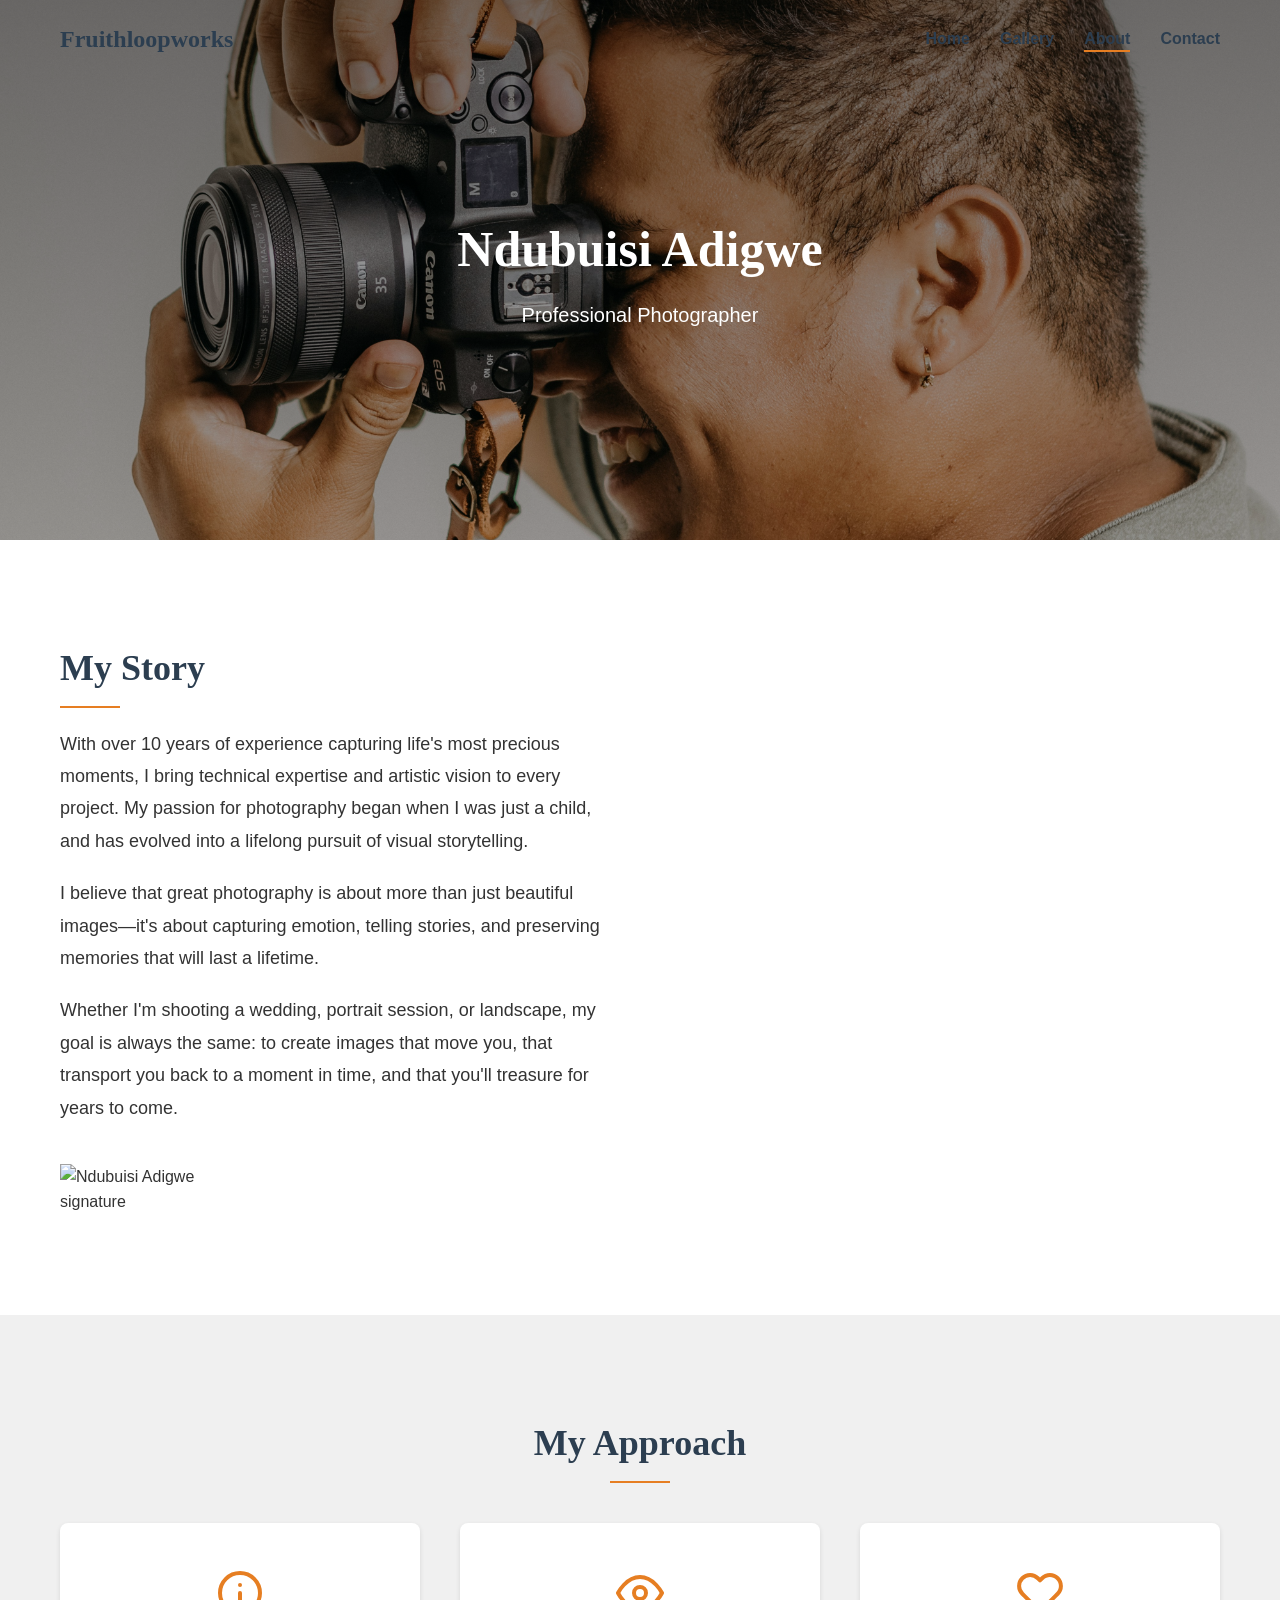
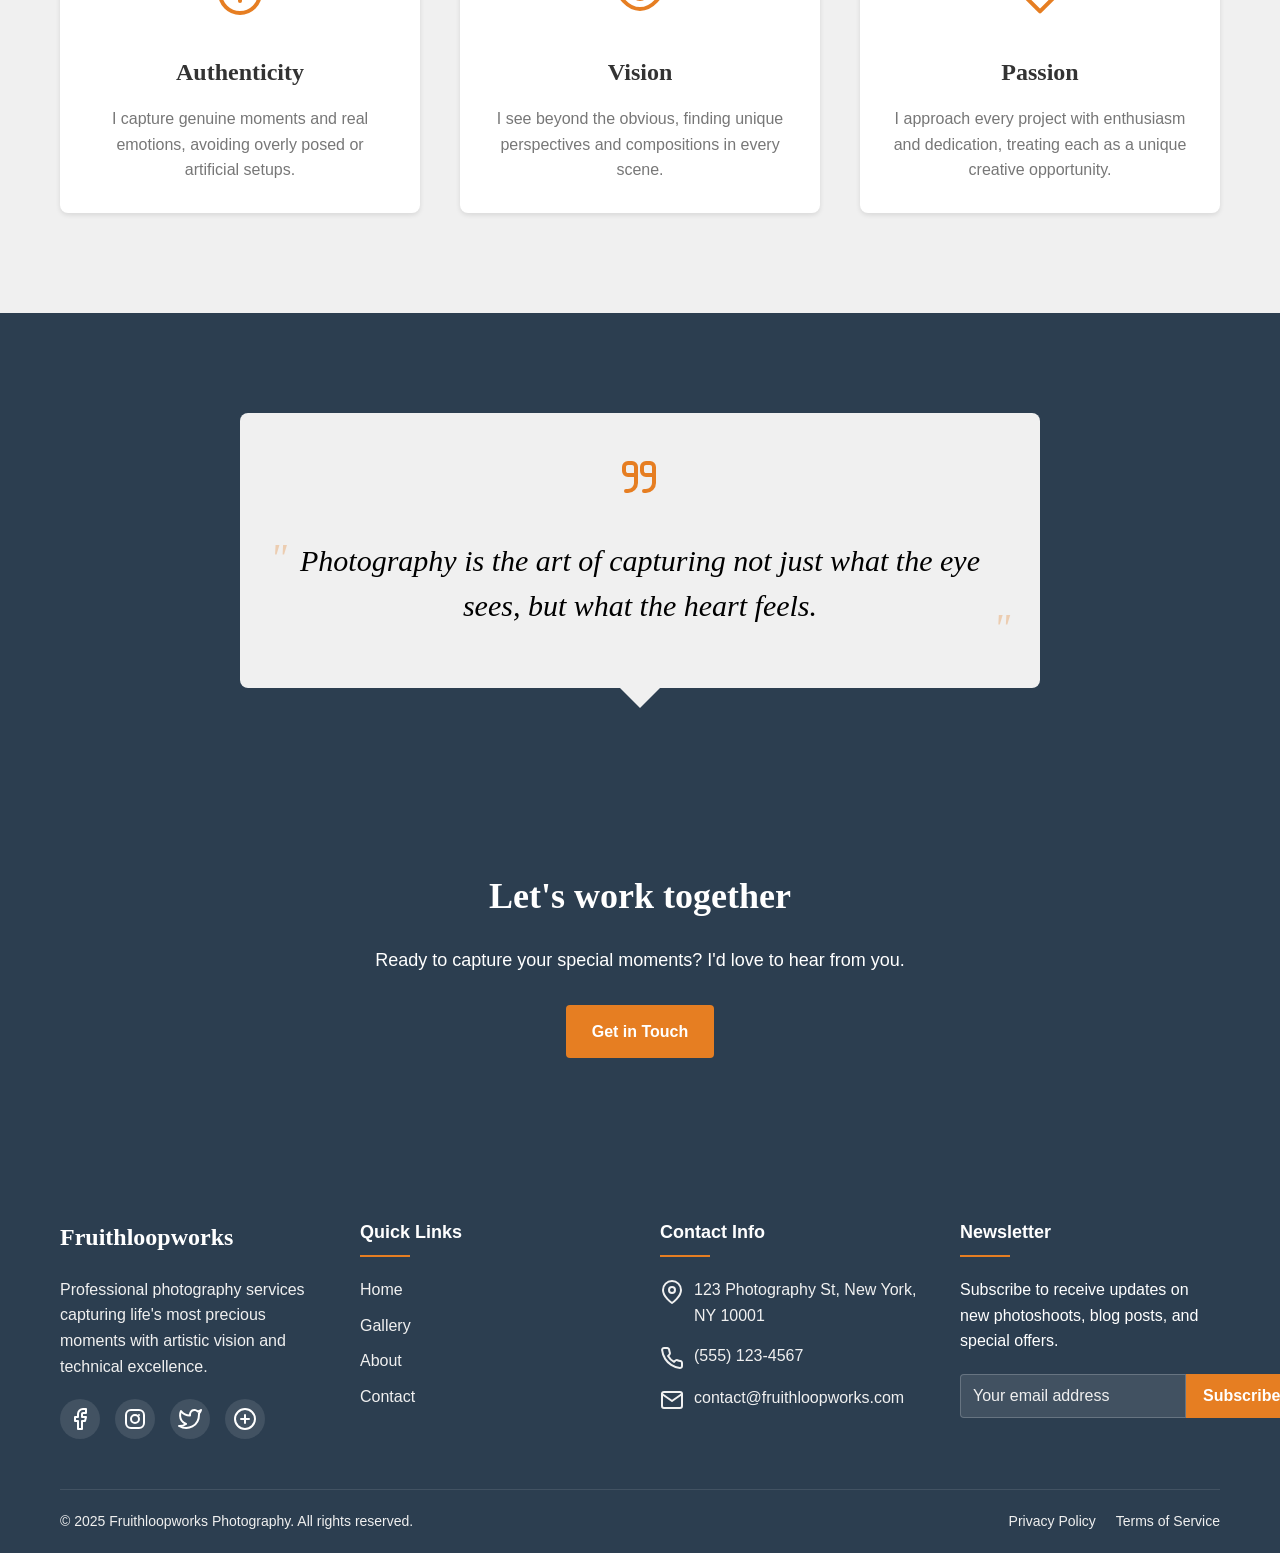
==== commit 7bcd5aed: "Update about.html" ====
--- a/about.html
+++ b/about.html
@@ -69,9 +69,9 @@
               <img src="img/signature.png" alt="Ndubuisi Adigwe  signature">
             </div>
           </div>
-          <div class="about-story-image">
+       <!--   <div class="about-story-image">
             <img src="images/about.jpg" alt="Portrait of Ndubuisi Adigwe " class="lazy-image">
-          </div>
+          </div> -->
         </div>
       </div>
     </section>
